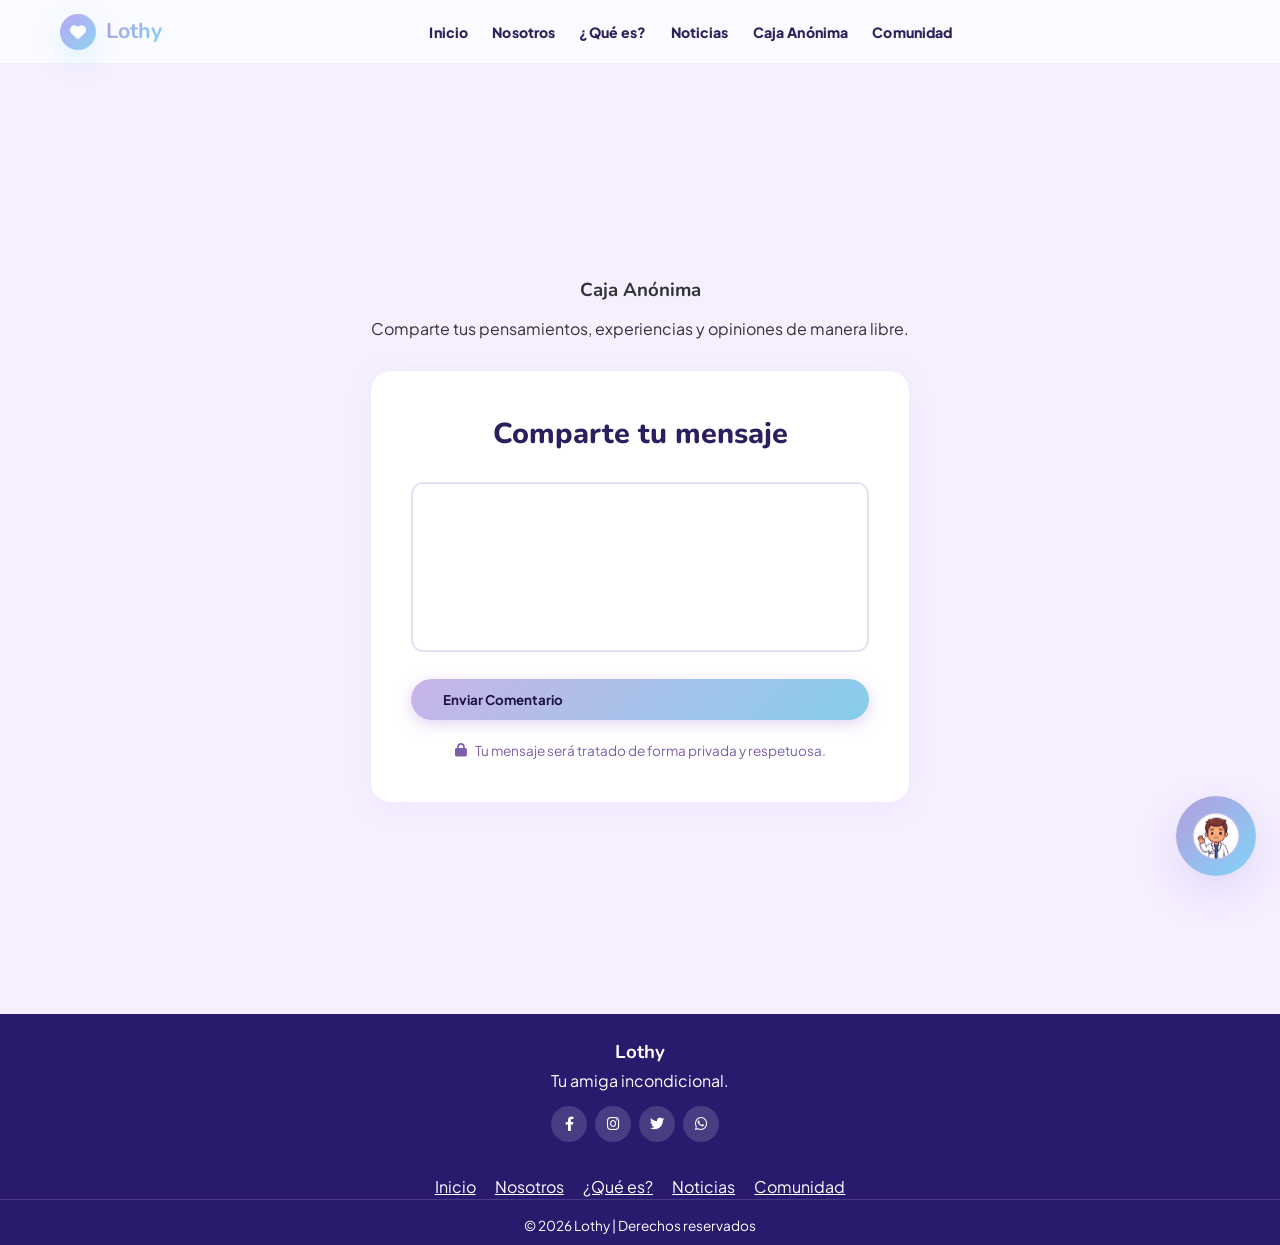
==== pages/caja-anonima.html @ d7d641b2 "first commit" ====
﻿<!DOCTYPE html>
<html lang="es">
<head>
    <meta charset="UTF-8">
    <meta name="viewport" content="width=device-width, initial-scale=1.0">
    <title>Caja Anónima - Lothy</title>
    
    <link rel="preconnect" href="https://fonts.googleapis.com">
    <link rel="preconnect" href="https://fonts.gstatic.com" crossorigin>
    <link href="https://fonts.googleapis.com/css2?family=Quicksand:wght@300;400;500;600;700;800;900&display=swap" rel="stylesheet">
    <link rel="stylesheet" href="https://cdnjs.cloudflare.com/ajax/libs/font-awesome/6.0.0-beta3/css/all.min.css">
    <link rel="stylesheet" href="https://cdnjs.cloudflare.com/ajax/libs/animate.css/4.1.1/animate.min.css"/>
    <link rel="stylesheet" href="../css/style.css">
    <link rel="stylesheet" href="../css/header-footer.css">
    <link rel="stylesheet" href="../css/pages-additional.css">
    <script src="../js/header.js" defer></script>
</head>
<body>

    <header id="main-header">
        <lothy-header></lothy-header>
    </header>

    <main id="main-content">
        <section class="caja-anonima-section">
            <div class="container">               

                <section class="caja-anonima-section">

                    <div class="container">

                        <div class="caja-content">

                            <div class="page-header">
                                <h1>Caja Anónima</h1>
                                <p class="subtitle">
                                    Comparte tus pensamientos, experiencias y opiniones de manera libre.
                                </p>
                            </div>


                            <div class="form-box">

                                <h2>Comparte tu mensaje</h2>


                                <form id="anonymous-form">

                                    <textarea 
                                        placeholder="Escribe aquí lo que quieras compartir. Puedes expresar tus ideas, experiencias, dudas o sentimientos."
                                        required>
                                    </textarea>


                                    <button type="submit" class="btn btn-primary">
                                        Enviar Comentario
                                    </button>


                                </form>


                                <p class="form-note">
                                    <i class="fas fa-lock"></i>
                                    Tu mensaje será tratado de forma privada y respetuosa.
                                </p>


                            </div>


                        </div>

                    </div>

                </section>
               
            </div>
        </section>
    </main>
    <lothy-footer></lothy-footer>

    <!-- BOTÓN FLOTANTE REUTILIZABLE -->
    <lothy-floating-button></lothy-floating-button>

    <script src="../js/footer.js"></script>
    <script src="../js/header.js"></script>
    <script src="../js/floating-button.js"></script>
</body>
</html>
---- css/style.css ----
﻿@import url('https://fonts.googleapis.com/css2?family=Nunito:wght@600;700;800;900&family=Plus+Jakarta+Sans:wght@400;500;600;700;800&display=swap');

/* Reset y Variables */
* {
    margin: 0;
    padding: 0;
    box-sizing: border-box;
}

:root {
    --lila: #B39DDB;
    --lila-claro: #D1C4E9;
    --celeste: #81D4FA;
    --celeste-claro: #B3E5FC;
    --blanco: #FFFFFF;
    --gris-claro: #F5F5F5;
    --gris: #9E9E9E;
    --texto: #333333;
    --sombra: 0 4px 6px rgba(0, 0, 0, 0.1);
    --border-radius: 16px;
    --transition: all 0.25s ease;
    --font-body: 'Plus Jakarta Sans', 'Quicksand', sans-serif;
    --font-display: 'Nunito', 'Plus Jakarta Sans', sans-serif;
}

html {
    scroll-behavior: smooth;
}

body {
    font-family: var(--font-body);
    background-color: var(--blanco);
    color: var(--texto);
    line-height: 1.6;
    overflow-x: hidden;
    padding-top: 0;
    text-rendering: optimizeLegibility;
    -webkit-font-smoothing: antialiased;
}

body,
button,
input,
textarea,
select {
    font-family: var(--font-body);
}

h1,
h2,
h3,
h4,
.logo-text,
.stat-number,
.stat-number-large {
    font-family: var(--font-display) !important;
    letter-spacing: 0;
}

.container {
    max-width: 1200px;
    margin: 0 auto;
    padding: 0 20px;
}

/* Page Sections */
.page-section {
    display: none;
    padding: 60px 0;
    animation: fadeIn 0.5s ease;
}

.page-section.active {
    display: block;
}

@keyframes fadeIn {
    from { opacity: 0; transform: translateY(20px); }
    to { opacity: 1; transform: translateY(0); }
}

/* Buttons */
.btn {
    display: inline-flex;
    align-items: center;
    gap: 8px;
    padding: 14px 32px;
    border-radius: 50px;
    text-decoration: none;
    font-weight: 700;
    line-height: 1;
    border: none;
    cursor: pointer;
    transition: var(--transition);
    font-family: var(--font-body);
    position: relative;
    overflow: hidden;
    transform: translateY(0) scale(1);
    user-select: none;
    will-change: transform, box-shadow;
}

.btn::after,
.doctor-btn::after,
.lang-btn::after,
.menu-toggle::after {
    content: '';
    position: absolute;
    inset: 50%;
    width: 0;
    height: 0;
    border-radius: 999px;
    background: rgba(255, 255, 255, 0.45);
    transform: translate(-50%, -50%);
    transition: width 0.35s ease, height 0.35s ease, opacity 0.35s ease;
    opacity: 0;
    pointer-events: none;
}

.btn:hover {
    transform: translateY(-3px) scale(1.01);
}

.btn:active,
.doctor-btn:active,
.lang-btn:active,
.menu-toggle:active,
.social-links a:active,
.contacto-social a:active {
    transform: translateY(1px) scale(0.96);
}

.btn:active::after,
.doctor-btn:active::after,
.lang-btn:active::after,
.menu-toggle:active::after {
    width: 220px;
    height: 220px;
    opacity: 1;
    transition: 0s;
}

.btn:focus-visible,
.doctor-btn:focus-visible,
.lang-btn:focus-visible,
.menu-toggle:focus-visible,
a:focus-visible,
input:focus-visible,
textarea:focus-visible {
    outline: 3px solid rgba(129, 212, 250, 0.5);
    outline-offset: 3px;
}

.btn-primary {
    background: linear-gradient(135deg, #c8b4e8 0%, #87ceeb 100%);
    color: #1e1040;
    box-shadow: 0 4px 16px rgba(155, 110, 219, 0.3);
}

.btn-primary:hover {
    box-shadow: 0 8px 24px rgba(155, 110, 219, 0.4);
}

.btn-small {
    padding: 11px 20px;
    font-size: 0.84rem;
    font-weight: 800;
    background: rgba(200, 180, 232, 0.16);
    color: #2d1f5e;
    border: 1px solid rgba(179, 157, 219, 0.34);
    box-shadow: 0 8px 18px rgba(155, 110, 219, 0.1);
}

.btn-small:hover {
    background: linear-gradient(135deg, #c8b4e8 0%, #87ceeb 100%);
    color: #1e1040;
    box-shadow: 0 12px 24px rgba(155, 110, 219, 0.24);
}

label,
.modal-content label {
    display: block;
    font-size: 0.82rem;
    font-weight: 800;
    letter-spacing: 0.01em;
    color: #2d1f5e;
    margin-bottom: 8px;
}

input,
textarea,
select {
    color: #241a48;
    background: #ffffff;
    transition: border-color 0.25s ease, box-shadow 0.25s ease, transform 0.25s ease;
}

input::placeholder,
textarea::placeholder {
    color: #8f7ab6;
    opacity: 0.85;
}

input:hover,
textarea:hover,
select:hover {
    border-color: rgba(179, 157, 219, 0.75);
}

input:focus,
textarea:focus,
select:focus {
    border-color: #9d8ce3;
    box-shadow: 0 0 0 4px rgba(129, 212, 250, 0.16);
    outline: none;
}

/* Image Placeholder */
.image-placeholder {
    background: linear-gradient(135deg, var(--lila-claro), var(--celeste-claro));
    border-radius: var(--border-radius);
    padding: 40px;
    text-align: center;
    min-height: 250px;
    display: flex;
    flex-direction: column;
    justify-content: center;
    align-items: center;
    color: var(--gris);
}

.image-placeholder i {
    font-size: 4rem;
    margin-bottom: 15px;
    color: var(--lila);
}

/* Otros estilos de secciones existentes */
.nosotros-section,
.recursos-section,
.noticias-section,
.caja-anonima-section,
.contacto-section {
    padding: 80px 0;
}

.nosotros-section {
    background: white;
}

.recursos-section {
    background: #f9f5ff;
}

.noticias-section {
    background: white;
}

.caja-anonima-section {
    background: #f5efff;
}

.contacto-section {
    background: white;
}

/* Nosotros Grid */
.nosotros-grid {
    display: grid;
    grid-template-columns: 1fr 1fr;
    gap: 60px;
    align-items: center;
}

.nosotros-text p {
    font-size: 1.05rem;
    line-height: 1.8;
    color: #555;
    margin-bottom: 20px;
}

.nosotros-values {
    display: flex;
    gap: 24px;
    flex-wrap: wrap;
    margin-top: 24px;
}

.value-item {
    display: flex;
    align-items: center;
    gap: 8px;
    font-weight: 600;
    color: #2d1f5e;
}

.value-item i {
    font-size: 1.2rem;
}

/* Recursos Grid */
.recursos-grid {
    display: grid;
    grid-template-columns: repeat(auto-fit, minmax(240px, 1fr));
    gap: 30px;
}

.recurso-card {
    background: white;
    padding: 32px 24px;
    border-radius: 16px;
    text-align: center;
    box-shadow: 0 2px 16px rgba(200, 180, 232, 0.12);
    transition: var(--transition);
    border: 1px solid rgba(200, 180, 232, 0.1);
}

.recurso-card:hover {
    transform: translateY(-6px);
    box-shadow: 0 8px 32px rgba(200, 180, 232, 0.2);
}

.recurso-icon {
    font-size: 3rem;
    display: block;
    margin-bottom: 16px;
}

.recurso-card h3 {
    font-family: var(--font-display);
    font-size: 1.1rem;
    font-weight: 800;
    color: #2d1f5e;
    margin: 0 0 8px;
}

.recurso-card p {
    font-size: 0.9rem;
    color: #7b5fab;
    margin: 0 0 16px;
}

.recurso-link {
    color: #9b6edb;
    font-weight: 700;
    text-decoration: none;
    transition: var(--transition);
}

.recurso-link:hover {
    color: #7b5fab;
}

/* Noticias Grid */
.noticias-grid {
    display: grid;
    grid-template-columns: repeat(auto-fit, minmax(300px, 1fr));
    gap: 30px;
}

.noticia-card {
    background: white;
    border-radius: 16px;
    overflow: hidden;
    box-shadow: 0 2px 16px rgba(200, 180, 232, 0.12);
    transition: var(--transition);
}

.noticia-card:hover {
    transform: translateY(-6px);
    box-shadow: 0 8px 32px rgba(200, 180, 232, 0.2);
}

.noticia-image .image-placeholder {
    min-height: 200px;
    border-radius: 0;
    padding: 30px;
}

.noticia-content {
    padding: 24px;
}

.noticia-date {
    font-size: 0.8rem;
    color: #9b6edb;
    font-weight: 600;
    display: block;
    margin-bottom: 8px;
}

.noticia-content h3 {
    font-family: var(--font-display);
    font-size: 1.1rem;
    font-weight: 800;
    color: #2d1f5e;
    margin: 0 0 8px;
}

.noticia-content p {
    font-size: 0.9rem;
    color: #7b5fab;
    margin: 0 0 16px;
}

.noticia-link {
    color: #9b6edb;
    font-weight: 700;
    text-decoration: none;
    transition: var(--transition);
}

.noticia-link:hover {
    color: #7b5fab;
}

/* Caja AnÃ³nima */
.anonima-grid {
    display: grid;
    grid-template-columns: 1fr 1fr;
    gap: 40px;
}

.anonima-form {
    background: white;
    padding: 32px;
    border-radius: 16px;
    box-shadow: 0 2px 16px rgba(200, 180, 232, 0.12);
}

.anonima-form h3 {
    font-family: var(--font-display);
    font-size: 1.2rem;
    font-weight: 800;
    color: #2d1f5e;
    margin-bottom: 16px;
}

.anonima-form textarea {
    width: 100%;
    min-height: 120px;
    padding: 16px;
    border: 2px solid #e8e0f0;
    border-radius: 12px;
    font-family: var(--font-body);
    font-size: 0.95rem;
    resize: vertical;
    transition: var(--transition);
}

.anonima-form textarea:focus {
    border-color: #c8b4e8;
    outline: none;
    box-shadow: 0 0 0 4px rgba(200, 180, 232, 0.1);
}

.anonima-form button {
    margin-top: 16px;
    width: 100%;
}

.anonima-note {
    font-size: 0.85rem;
    color: #7b5fab;
    margin-top: 12px;
    text-align: center;
}

.anonima-messages h3 {
    font-family: var(--font-display);
    font-size: 1.2rem;
    font-weight: 800;
    color: #2d1f5e;
    margin-bottom: 16px;
}

.message-card {
    background: white;
    padding: 16px 20px;
    border-radius: 12px;
    margin-bottom: 12px;
    box-shadow: 0 2px 8px rgba(200, 180, 232, 0.1);
    border-left: 4px solid #c8b4e8;
}

.message-card p {
    font-size: 0.95rem;
    color: #333;
    margin: 0 0 4px;
}

.message-date {
    font-size: 0.75rem;
    color: #999;
}

/* Contacto */
.contacto-grid {
    display: grid;
    grid-template-columns: 1fr 1fr;
    gap: 60px;
}

.contacto-info h3 {
    font-family: var(--font-display);
    font-size: 1.4rem;
    font-weight: 800;
    color: #2d1f5e;
    margin-bottom: 12px;
}

.contacto-info p {
    color: #7b5fab;
    margin-bottom: 24px;
}

.contacto-lista {
    list-style: none;
    padding: 0;
}

.contacto-lista li {
    display: flex;
    align-items: flex-start;
    gap: 16px;
    padding: 12px 0;
    border-bottom: 1px solid #f0ebf5;
}

.contacto-lista li i {
    font-size: 1.2rem;
    color: #9b6edb;
    width: 24px;
    margin-top: 4px;
}

.contacto-lista li div {
    display: flex;
    flex-direction: column;
}

.contacto-lista li strong {
    font-size: 0.85rem;
    color: #2d1f5e;
}

.contacto-lista li span {
    color: #7b5fab;
}

.contacto-social {
    display: flex;
    gap: 16px;
    margin-top: 24px;
}

.contacto-social a {
    width: 44px;
    height: 44px;
    border-radius: 50%;
    background: #f5efff;
    display: flex;
    align-items: center;
    justify-content: center;
    color: #9b6edb;
    text-decoration: none;
    transition: var(--transition);
}

.contacto-social a:hover {
    background: #9b6edb;
    color: white;
    transform: translateY(-3px);
}

.contacto-form-wrapper {
    background: white;
    padding: 32px;
    border-radius: 16px;
    box-shadow: 0 2px 16px rgba(200, 180, 232, 0.12);
}

.contacto-form .form-group {
    margin-bottom: 16px;
}

.contacto-form input,
.contacto-form textarea {
    width: 100%;
    padding: 14px 16px;
    border: 2px solid #e8e0f0;
    border-radius: 12px;
    font-family: var(--font-body);
    font-size: 0.95rem;
    transition: var(--transition);
}

.contacto-form input:focus,
.contacto-form textarea:focus {
    border-color: #c8b4e8;
    outline: none;
    box-shadow: 0 0 0 4px rgba(200, 180, 232, 0.1);
}

.contacto-form textarea {
    min-height: 120px;
    resize: vertical;
}

.contacto-form button {
    width: 100%;
    justify-content: center;
}

/* Responsive */
@media (max-width: 1024px) {
    .nosotros-grid,
    .contacto-grid {
        grid-template-columns: 1fr;
    }
    
    .anonima-grid {
        grid-template-columns: 1fr;
    }
}

@media (max-width: 768px) {
    .page-section {
        padding: 40px 0;
    }
    
    .nosotros-section,
    .recursos-section,
    .noticias-section,
    .caja-anonima-section,
    .contacto-section {
        padding: 40px 0;
    }
    
    .noticias-grid {
        grid-template-columns: 1fr;
    }
    
    .recursos-grid {
        grid-template-columns: 1fr 1fr;
    }
    
    .contacto-form-wrapper {
        padding: 20px;
    }
    
    .anonima-form {
        padding: 20px;
    }
}

/* Floating Doctor Button */
#floating-doctor {
    position: fixed;
    right: 24px;
    bottom: 24px;
    z-index: 1100;
}

.doctor-btn {
    display: inline-flex;
    align-items: center;
    justify-content: center;
    gap: 0;
    border: none;
    border-radius: 999px;
    padding: 12px;
    background: linear-gradient(135deg, var(--lila), var(--celeste));
    color: var(--blanco);
    font-weight: 800;
    box-shadow: 0 16px 40px rgba(155, 110, 219, 0.18);
    cursor: pointer;
    transition: transform 0.2s ease, box-shadow 0.2s ease;
    position: relative;
    overflow: visible;
}

.doctor-btn:hover {
    transform: translateY(-2px);
    box-shadow: 0 20px 48px rgba(155, 110, 219, 0.25);
}

.doctor-btn::after {
    content: 'Contactame';
    position: absolute;
    bottom: -40px;
    left: 50%;
    transform: translateX(-50%);
    background: rgba(45, 31, 94, 0.95);
    color: white;
    padding: 8px 14px;
    border-radius: 6px;
    font-size: 0.85rem;
    font-weight: 700;
    white-space: nowrap;
    pointer-events: none;
    opacity: 0;
    transition: opacity 0.3s ease;
    z-index: 1200;
}

.doctor-btn:hover::after {
    opacity: 1;
}

.floating-icon {
    width: 56px;
    height: 56px;
    object-fit: contain;
    display: block;
}

.modal {
    display: none;
    position: fixed;
    inset: 0;
    background: rgba(0, 0, 0, 0.55);
    justify-content: center;
    align-items: center;
    z-index: 1200;
    padding: 20px;
    opacity: 0;
    transition: opacity 0.22s ease;
}

.modal.is-open {
    opacity: 1;
}

.modal-content {
    width: min(540px, 100%);
    background: var(--blanco);
    border-radius: 24px;
    padding: 32px;
    box-shadow: 0 24px 80px rgba(0, 0, 0, 0.18);
    position: relative;
    transform: translateY(14px) scale(0.98);
    animation: modalIn 0.24s ease forwards;
}

.close-modal {
    position: absolute;
    top: 18px;
    right: 18px;
    font-size: 1.8rem;
    color: #555;
    cursor: pointer;
}

.modal-content h2 {
    margin-bottom: 16px;
    color: #2d1f5e;
}

.modal-content .form-group {
    margin-bottom: 18px;
}

.modal-content label {
    color: #3a2a62;
}

.modal-content input {
    width: 100%;
    padding: 14px 16px;
    border-radius: 14px;
    border: 1px solid #e8e0f0;
    font-size: 1rem;
}

@keyframes modalIn {
    to {
        transform: translateY(0) scale(1);
    }
}

.modal-info {
    margin-top: 16px;
    color: #7b5fab;
    font-size: 0.95rem;
}

@media (max-width: 768px) {
    #floating-doctor {
        right: 16px;
        bottom: 16px;
    }

    .modal-content {
        padding: 24px;
    }
}

@media (max-width: 480px) {
    .recursos-grid {
        grid-template-columns: 1fr;
    }
}

/* ==========================================
   ABOUT PREVIEW
========================================== */

.about-preview {
    padding: 100px 0;
}

.about-preview-grid {
    display: grid;
    grid-template-columns: 1fr 1fr;
    gap: 60px;
    align-items: center;
}

.about-preview-image img {
    width: 100%;
    max-width: 450px;
    display: block;
    margin: auto;
}

.section-kicker {
    display: inline-block;
    margin-bottom: 12px;
    font-size: .95rem;
    font-weight: 700;
    color: #7c6cff;
    text-transform: uppercase;
    letter-spacing: 1px;
}

.about-preview-content h2 {
    font-size: 2.5rem;
    margin-bottom: 20px;
    line-height: 1.2;
}

.about-preview-content p {
    margin-bottom: 18px;
    color: #666;
    line-height: 1.8;
}

/* ==========================================
   FEATURES
========================================== */

.features-section {
    padding: 100px 0;
    background: #fafafa;
}

.section-header {
    text-align: center;
    margin-bottom: 60px;
}

.section-header h2 {
    font-size: 2.5rem;
    margin-top: 10px;
}

.features-grid {
    display: grid;
    grid-template-columns: repeat(auto-fit, minmax(250px,1fr));
    gap: 25px;
}

.feature-card {
    background: white;
    padding: 35px;
    border-radius: 24px;
    text-align: center;
    box-shadow: 0 10px 30px rgba(0,0,0,.06);
    transition: .3s ease;
}

.feature-card:hover {
    transform: translateY(-8px);
}

.feature-card i {
    font-size: 2.3rem;
    color: #7c6cff;
    margin-bottom: 20px;
}

.feature-card h3 {
    margin-bottom: 12px;
    font-size: 1.2rem;
}

.feature-card p {
    color: #666;
    line-height: 1.7;
}

/* ==========================================
   MENSAJE EMOCIONAL
========================================== */

.message-section {
    padding: 100px 0;
}

.message-card {
    max-width: 900px;
    margin: auto;
    padding: 60px;
    text-align: center;
    border-radius: 30px;
    background: linear-gradient(
        135deg,
        #7c6cff,
        #9f94ff
    );
    color: white;
}

.message-card h2 {
    font-size: 2.4rem;
    margin-bottom: 20px;
}

.message-card p {
    font-size: 1.1rem;
    line-height: 1.8;
    opacity: .95;
}

/* ==========================================
   CTA FINAL
========================================== */

.cta-home {
    padding: 100px 0;
    text-align: center;
}

.cta-home h2 {
    font-size: 2.7rem;
    margin-bottom: 20px;
}

.cta-home p {
    max-width: 650px;
    margin: auto;
    margin-bottom: 35px;
    color: #666;
    line-height: 1.8;
}

.cta-buttons {
    display: flex;
    justify-content: center;
    gap: 15px;
    flex-wrap: wrap;
}

/* ==========================================
   RESPONSIVE
========================================== */

@media (max-width: 900px) {

    .about-preview-grid {
        grid-template-columns: 1fr;
        text-align: center;
    }

    .about-preview-content h2,
    .section-header h2,
    .message-card h2,
    .cta-home h2 {
        font-size: 2rem;
    }

    .message-card {
        padding: 40px 25px;
    }
}

@media (max-width: 600px) {

    .about-preview,
    .features-section,
    .message-section,
    .cta-home {
        padding: 70px 0;
    }

    .about-preview-content h2,
    .section-header h2,
    .message-card h2,
    .cta-home h2 {
        font-size: 1.8rem;
    }

    .feature-card {
        padding: 25px;
    }
}

.caja-single {
    display: flex;
    justify-content: center;
    align-items: center;
    width: 100%;
}


.caja-single .form-column {
    width: 100%;
    max-width: 650px;
}


.caja-single .form-box {
    width: 100%;
    text-align: center;
}


.caja-single textarea {
    width: 100%;
    min-height: 180px;
    resize: vertical;
}
---- css/header-footer.css ----
﻿/* HEADER (Hide on scroll - NO fixed) */
#main-header {
    position: sticky;
    top: 0;
    left: 0;
    width: 100%;
    background: rgba(249, 250, 255, 0.78);
    backdrop-filter: blur(18px);
    box-shadow: none;
    z-index: 1000;
    transition: transform 0.28s ease, box-shadow 0.28s ease, background 0.28s ease, height 0.28s ease;
    height: 64px;
    border-bottom: 1px solid rgba(179, 157, 219, 0.12);
}

#main-header.scrolled {
    height: 58px;
    background: rgba(255, 255, 255, 0.9);
    box-shadow: 0 12px 32px rgba(45, 31, 94, 0.08);
}

.header-container {
    display: flex;
    justify-content: space-between;
    align-items: center;
    height: 100%;
}

.logo a {
    display: flex;
    align-items: center;
    gap: 10px;
    text-decoration: none;
    color: var(--texto);
}

.logo-icon {
    width: 36px;
    height: 36px;
    display: inline-flex;
    align-items: center;
    justify-content: center;
    border-radius: 50%;
    font-size: 1rem;
    color: var(--lila);
    background: linear-gradient(135deg, #b7a7f2, #8fd4f3);
    color: var(--blanco);
    box-shadow: 0 10px 24px rgba(129, 212, 250, 0.22);
    animation: pulse 2.4s infinite;
}

@keyframes pulse {
    0% { transform: scale(1); }
    50% { transform: scale(1.1); }
    100% { transform: scale(1); }
}

.logo-text {
    font-size: 1.35rem;
    font-weight: 700;
    background: linear-gradient(135deg, var(--lila), var(--celeste));
    -webkit-background-clip: text;
    -webkit-text-fill-color: transparent;
}

.logo small {
    font-size: 0.7rem;
    display: block;
    -webkit-text-fill-color: var(--gris);
    display: none;
}

/* Navegación */
#main-nav ul {
    display: flex;
    list-style: none;
    gap: 24px;
}

#main-nav a {
    text-decoration: none;
    color: #2d245c;
    font-size: 0.88rem;
    font-weight: 800;
    letter-spacing: 0.01em;
    transition: var(--transition);
    position: relative;
    padding: 8px 0;
}

#main-nav a::after {
    content: '';
    position: absolute;
    bottom: -5px;
    left: 0;
    width: 0;
    height: 2px;
    background: linear-gradient(90deg, var(--lila), var(--celeste));
    transition: var(--transition);
}

#main-nav a:hover::after,
#main-nav a.active::after {
    width: 100%;
}

/* Selector de Idioma */
.language-selector {
    display: flex;
    gap: 5px;
}

.lang-btn {
    background: none;
    border: 1px solid var(--gris);
    padding: 5px 10px;
    border-radius: 4px;
    cursor: pointer;
    font-weight: 600;
    transition: var(--transition);
    position: relative;
    overflow: hidden;
}

.lang-btn.active {
    background: var(--lila);
    color: var(--blanco);
    border-color: var(--lila);
}

/* Menú Hamburguesa */
.menu-toggle {
    display: none;
    width: 40px;
    height: 40px;
    background: rgba(200, 180, 232, 0.14);
    border: 1px solid rgba(179, 157, 219, 0.28);
    border-radius: 50%;
    font-size: 1.1rem;
    cursor: pointer;
    color: #2d245c;
    position: relative;
    overflow: hidden;
    transition: var(--transition);
}

.menu-toggle:hover {
    background: rgba(200, 180, 232, 0.22);
}

/* FOOTER */

#main-footer h3,
#main-footer h4,
#main-footer p,
#main-footer a {
    color: var(--blanco);
}

#main-footer a:hover {
    color: var(--celeste-claro);
}


.footer-separator {
    width: 100%;
    height: 3px;
    background: linear-gradient(90deg, #B39DDB 0%, #81D4FA 50%, #B39DDB 100%);
    margin-bottom: 40px;
}



.footer-section {
    padding-right: 20px;
}

.footer-section h3,
.footer-section h4 {
    color: #2d1f5e;
    margin-bottom: 10px;
    font-weight: 800;
    font-family: var(--font-display);
}

.footer-section p {
    color: #7b5fab;
    font-size: 0.9rem;
}

.footer-section ul {
    list-style: none;
    padding: 0;
}

.footer-section ul li {
    margin-bottom: 8px;
    color: #7b5fab;
    font-size: 0.9rem;
}

.footer-section a {
    color: #7b5fab;
    text-decoration: none;
    transition: all 0.3s ease;
    font-weight: 500;
}

.footer-section a:hover {
    color: #9b6edb;
    transform: translateX(4px);
}

.social-links {
    display: flex;
    gap: 8px;
    margin-top: 12px;
}

.social-links a {
    display: inline-flex;
    align-items: center;
    justify-content: center;
    width: 36px;
    height: 36px;
    background: linear-gradient(135deg, #c8b4e8 0%, #87ceeb 100%);
    border-radius: 50%;
    color: #ffffff;
    text-decoration: none;
    transition: all 0.3s ease;
    font-size: 0.9rem;
    will-change: transform;
}

.social-links a:hover {
    transform: translateY(-4px);
    box-shadow: 0 8px 20px rgba(155, 110, 219, 0.3);
}

.footer-bottom {
    border-top: 1px solid rgba(200, 180, 232, 0.2);
    padding-top: 15px;
    text-align: center;
    color: #9E9E9E;
    font-size: 0.85rem;
}

/* Responsive */
@media (max-width: 768px) {
            .menu-toggle {
                display: block;
            }
            
            #main-nav {
                display: none;
                position: absolute;
                top: 64px;
                left: 0;
                width: 100%;
                background: var(--blanco);
                box-shadow: var(--sombra);
                padding: 20px;
            }
            
            #main-nav.open {
                display: block;
            }
            
            #main-nav ul {
                flex-direction: column;
                gap: 15px;
            }
            
            
            
            .social-links {
                justify-content: center;
            }

            

        .footer-brand p {
            margin: 0.5rem 0 1rem;
        }



        .footer-links a {
            text-decoration: none;
        }

        .footer-bottom {
            text-align: center;
            padding: 1rem 0;
            font-size: 0.9rem;
        }

        .footer-brand h3,
        .footer-section h3,
        .footer-section h4 {
            margin: 0 0 8px;
        }

        .footer-brand p,
        .footer-section p {
            margin: 0 0 12px;
        }

        .social-links a {
            background: rgba(255, 255, 255, 0.15);
            color: white;
        }
        .social-links a:hover {
            background: var(--celeste);
            transform: translateY(-2px);
        }

}

#main-footer {
    background: rgb(42, 26, 110);
    color: white;
    text-align: center;
    padding: 1.5rem 0 0.5rem;
}

.footer-content {
    display: flex;
    flex-direction: column;
    align-items: center;
    gap: 1rem;
}

.footer-links {
    display: flex;
    justify-content: center;
    gap: 1.2rem;
    flex-wrap: wrap;
    margin-top: 1rem;
}

.social-links a {
            background: rgba(255, 255, 255, 0.15);
            color: white;
        }

        .social-links a:hover {
            background: var(--celeste);
            transform: translateY(-2px);
        }
---- css/pages-additional.css ----
﻿/* ESTILOS ADICIONALES PARA PÃGINAS */

/* Contacto Page */
.contacto-section {
    padding: 100px 0;
}

.contacto-grid {
    display: grid;
    grid-template-columns: 1fr 1fr;
    gap: 80px;
    align-items: start;
}

.contacto-info h2 {
    font-size: 2.2rem;
    font-weight: 800;
    color: #2d1f5e;
    margin-bottom: 24px;
    font-family: var(--font-body);
}

.contacto-info p {
    font-size: 1rem;
    color: #7b5fab;
    margin-bottom: 40px;
    font-family: var(--font-body);
}

.info-group {
    margin-bottom: 60px;
}

.info-item {
    display: flex;
    gap: 20px;
    margin-bottom: 28px;
    padding-bottom: 28px;
    border-bottom: 1px solid rgba(200, 180, 232, 0.2);
}

.info-item i {
    font-size: 2rem;
    color: #9b6edb;
    min-width: 30px;
}

.info-item strong {
    display: block;
    font-size: 0.95rem;
    color: #2d1f5e;
    font-weight: 800;
    font-family: var(--font-body);
}

.info-item p {
    font-size: 0.9rem;
    color: #7b5fab;
    margin: 4px 0 0 0;
}

.social-section h3 {
    font-size: 1.2rem;
    font-weight: 800;
    color: #2d1f5e;
    margin-bottom: 16px;
    font-family: var(--font-body);
}

.contacto-form-wrapper {
    background: white;
    padding: 48px;
    border-radius: 16px;
    box-shadow: 0 4px 24px rgba(200, 180, 232, 0.1);
}

.contacto-form-wrapper h2 {
    font-size: 1.8rem;
    font-weight: 800;
    color: #2d1f5e;
    margin-bottom: 32px;
    font-family: var(--font-body);
}

.form-group {
    margin-bottom: 24px;
}

.form-group input,
.form-group textarea {
    width: 100%;
    padding: 16px;
    border: 2px solid #e8e0f0;
    border-radius: 12px;
    font-family: var(--font-body);
    font-size: 0.95rem;
    transition: all 0.3s ease;
}

.form-group input:focus,
.form-group textarea:focus {
    border-color: #c8b4e8;
    outline: none;
    box-shadow: 0 0 0 4px rgba(200, 180, 232, 0.1);
}

.form-group textarea {
    min-height: 120px;
    resize: vertical;
}

.form-note {
    font-size: 0.85rem;
    color: #7b5fab;
    text-align: center;
    margin-top: 16px;
    font-family: var(--font-body);
}

/* Recursos Page */
.recursos-section {
    padding: 100px 0;
}

.recursos-grid {
    display: grid;
    grid-template-columns: repeat(auto-fit, minmax(280px, 1fr));
    gap: 32px;
}

.recurso-card {
    background: white;
    padding: 40px 32px;
    border-radius: 16px;
    text-align: center;
    box-shadow: 0 4px 16px rgba(200, 180, 232, 0.1);
    transition: all 0.3s ease;
    border-top: 4px solid #B39DDB;
}

.recurso-card:hover {
    transform: translateY(-8px);
    box-shadow: 0 12px 32px rgba(200, 180, 232, 0.2);
}

.recurso-icon {
    font-size: 3.5rem;
    color: #9b6edb;
    margin-bottom: 20px;
}

.recurso-card h3 {
    font-size: 1.3rem;
    font-weight: 800;
    color: #2d1f5e;
    margin-bottom: 12px;
    font-family: var(--font-body);
}

.recurso-card p {
    font-size: 0.95rem;
    color: #7b5fab;
    margin-bottom: 24px;
    line-height: 1.6;
    font-family: var(--font-body);
}

/* Testimonios Page */
.testimonios-section {
    padding: 100px 0;
}

.testimonios-grid {
    display: grid;
    grid-template-columns: repeat(auto-fit, minmax(300px, 1fr));
    gap: 32px;
    margin-bottom: 80px;
}

.testimonial-card {
    background: white;
    padding: 36px;
    border-radius: 16px;
    box-shadow: 0 4px 16px rgba(200, 180, 232, 0.1);
    transition: all 0.3s ease;
}

.testimonial-card:hover {
    transform: translateY(-8px);
    box-shadow: 0 12px 32px rgba(200, 180, 232, 0.2);
}

.testimonial-header {
    display: flex;
    gap: 16px;
    margin-bottom: 20px;
    align-items: flex-start;
}

.avatar {
    width: 50px;
    height: 50px;
    border-radius: 50%;
    background: linear-gradient(135deg, #c8b4e8 0%, #87ceeb 100%);
    display: flex;
    align-items: center;
    justify-content: center;
    color: white;
    font-weight: 800;
    font-size: 1.2rem;
    flex-shrink: 0;
}

.testimonial-header h3 {
    font-size: 1.1rem;
    font-weight: 800;
    color: #2d1f5e;
    margin: 0;
    font-family: var(--font-body);
}

.testimonial-header .role {
    font-size: 0.85rem;
    color: #7b5fab;
    margin: 4px 0 0 0;
    font-family: var(--font-body);
}

.testimonial-text {
    font-size: 0.95rem;
    color: #555;
    line-height: 1.7;
    margin-bottom: 20px;
    font-style: italic;
    font-family: var(--font-body);
}

.testimonial-stars {
    color: #FFD700;
    font-size: 1.2rem;
    letter-spacing: 4px;
}

.cta-section {
    text-align: center;
    padding: 80px 60px;
    background: linear-gradient(135deg, #f9f5ff 0%, #eef6fd 100%);
    border-radius: 24px;
}

.cta-section h2 {
    font-size: 2rem;
    font-weight: 800;
    color: #2d1f5e;
    margin-bottom: 16px;
    font-family: var(--font-body);
}

.cta-section p {
    font-size: 1rem;
    color: #7b5fab;
    margin-bottom: 32px;
    font-family: var(--font-body);
}

/* Noticias Page */
.noticias-section {
    padding: 100px 0;
}

.noticias-grid {
    display: grid;
    grid-template-columns: repeat(auto-fit, minmax(300px, 1fr));
    gap: 32px;
}

.noticia-card {
    background: white;
    border-radius: 16px;
    overflow: hidden;
    box-shadow: 0 4px 16px rgba(200, 180, 232, 0.1);
    transition: all 0.3s ease;
}

.noticia-card:hover {
    transform: translateY(-8px);
    box-shadow: 0 12px 32px rgba(200, 180, 232, 0.2);
}

.noticia-image {
    height: 200px;
    overflow: hidden;
}

.noticia-image .image-placeholder {
    height: 100%;
    border-radius: 0;
    padding: 30px;
    display: flex;
    flex-direction: column;
    justify-content: center;
    align-items: center;
}

.noticia-content {
    padding: 24px;
}

.noticia-date {
    font-size: 0.8rem;
    color: #9b6edb;
    font-weight: 600;
    display: block;
    margin-bottom: 8px;
    font-family: var(--font-body);
}

.noticia-content h3 {
    font-size: 1.2rem;
    font-weight: 800;
    color: #2d1f5e;
    margin: 0 0 12px;
    font-family: var(--font-body);
}

.noticia-content p {
    font-size: 0.9rem;
    color: #7b5fab;
    margin: 0 0 16px;
    font-family: var(--font-body);
}

.noticia-link {
    color: #9b6edb;
    font-weight: 700;
    text-decoration: none;
    transition: all 0.3s ease;
    display: inline-flex;
    align-items: center;
    gap: 8px;
    font-family: var(--font-body);
}

.noticia-link:hover {
    color: #7b5fab;
    gap: 12px;
}

/* Caja AnÃ³nima Page */
.caja-anonima-section {
    padding: 100px 0;
}

.caja-grid {
    display: grid;
    grid-template-columns: 1fr 1fr;
    gap: 40px;
    align-items: start;
}

.form-box {
    background: white;
    padding: 40px;
    border-radius: 16px;
    box-shadow: 0 4px 24px rgba(200, 180, 232, 0.1);
}

.form-box h2 {
    font-size: 1.8rem;
    font-weight: 800;
    color: #2d1f5e;
    margin-bottom: 24px;
    font-family: var(--font-body);
}

.form-box textarea {
    width: 100%;
    min-height: 150px;
    padding: 16px;
    border: 2px solid #e8e0f0;
    border-radius: 12px;
    font-family: var(--font-body);
    font-size: 0.95rem;
    resize: vertical;
    transition: all 0.3s ease;
}

.form-box textarea:focus {
    border-color: #c8b4e8;
    outline: none;
    box-shadow: 0 0 0 4px rgba(200, 180, 232, 0.1);
}

.form-box button {
    width: 100%;
    margin-top: 16px;
}

.form-note {
    font-size: 0.85rem;
    color: #7b5fab;
    text-align: center;
    margin-top: 16px;
    display: flex;
    align-items: center;
    justify-content: center;
    gap: 8px;
}

.messages-box {
    background: white;
    padding: 40px;
    border-radius: 16px;
    box-shadow: 0 4px 24px rgba(200, 180, 232, 0.1);
}

.messages-box h2 {
    font-size: 1.8rem;
    font-weight: 800;
    color: #2d1f5e;
    margin-bottom: 24px;
    font-family: var(--font-body);
}

.message-card {
    background: #f9f5ff;
    padding: 16px 20px;
    border-radius: 12px;
    margin-bottom: 16px;
    border-left: 4px solid #c8b4e8;
}

.message-card p {
    font-size: 0.95rem;
    color: #333;
    margin: 0 0 8px;
    font-family: var(--font-body);
}

.message-card small {
    font-size: 0.8rem;
    color: #999;
}

/* Responsive */
@media (max-width: 1024px) {
    .contacto-grid,
    .caja-grid {
        grid-template-columns: 1fr;
    }
}

@media (max-width: 768px) {
    .page-header h1 {
        font-size: 2rem;
    }
    
    .contacto-form-wrapper {
        padding: 24px;
    }
    
    .cta-section {
        padding: 40px 20px;
    }
    
    .cta-section h2 {
        font-size: 1.6rem;
    }
    
    .cta-buttons {
        flex-direction: column;
    }
    
    .testimonios-grid,
    .noticias-grid,
    .recursos-grid {
        grid-template-columns: 1fr;
    }
}

.caja-anonima-section {
    min-height: calc(100vh - 150px);
    display: flex;
    justify-content: center;
    align-items: center;
}


.caja-content {
    width: 100%;
    max-width: 750px;
    text-align: center;
}


.page-header {
    margin-bottom: 30px;
}


.page-header h1 {
    margin-bottom: 10px;
}


.subtitle {
    margin: 0;
}


.form-box {
    width: 100%;
    background: white;
    padding: 40px;
    border-radius: 20px;
    box-sizing: border-box;
}


.form-box h2 {
    margin-bottom: 25px;
}


.form-box textarea {
    width: 100%;
    height: 170px;
    padding: 15px;
    border-radius: 12px;
    resize: none;
    box-sizing: border-box;
}


.form-box button {
    width: 100%;
    margin-top: 20px;
}


.form-note {
    margin-top: 20px;
}
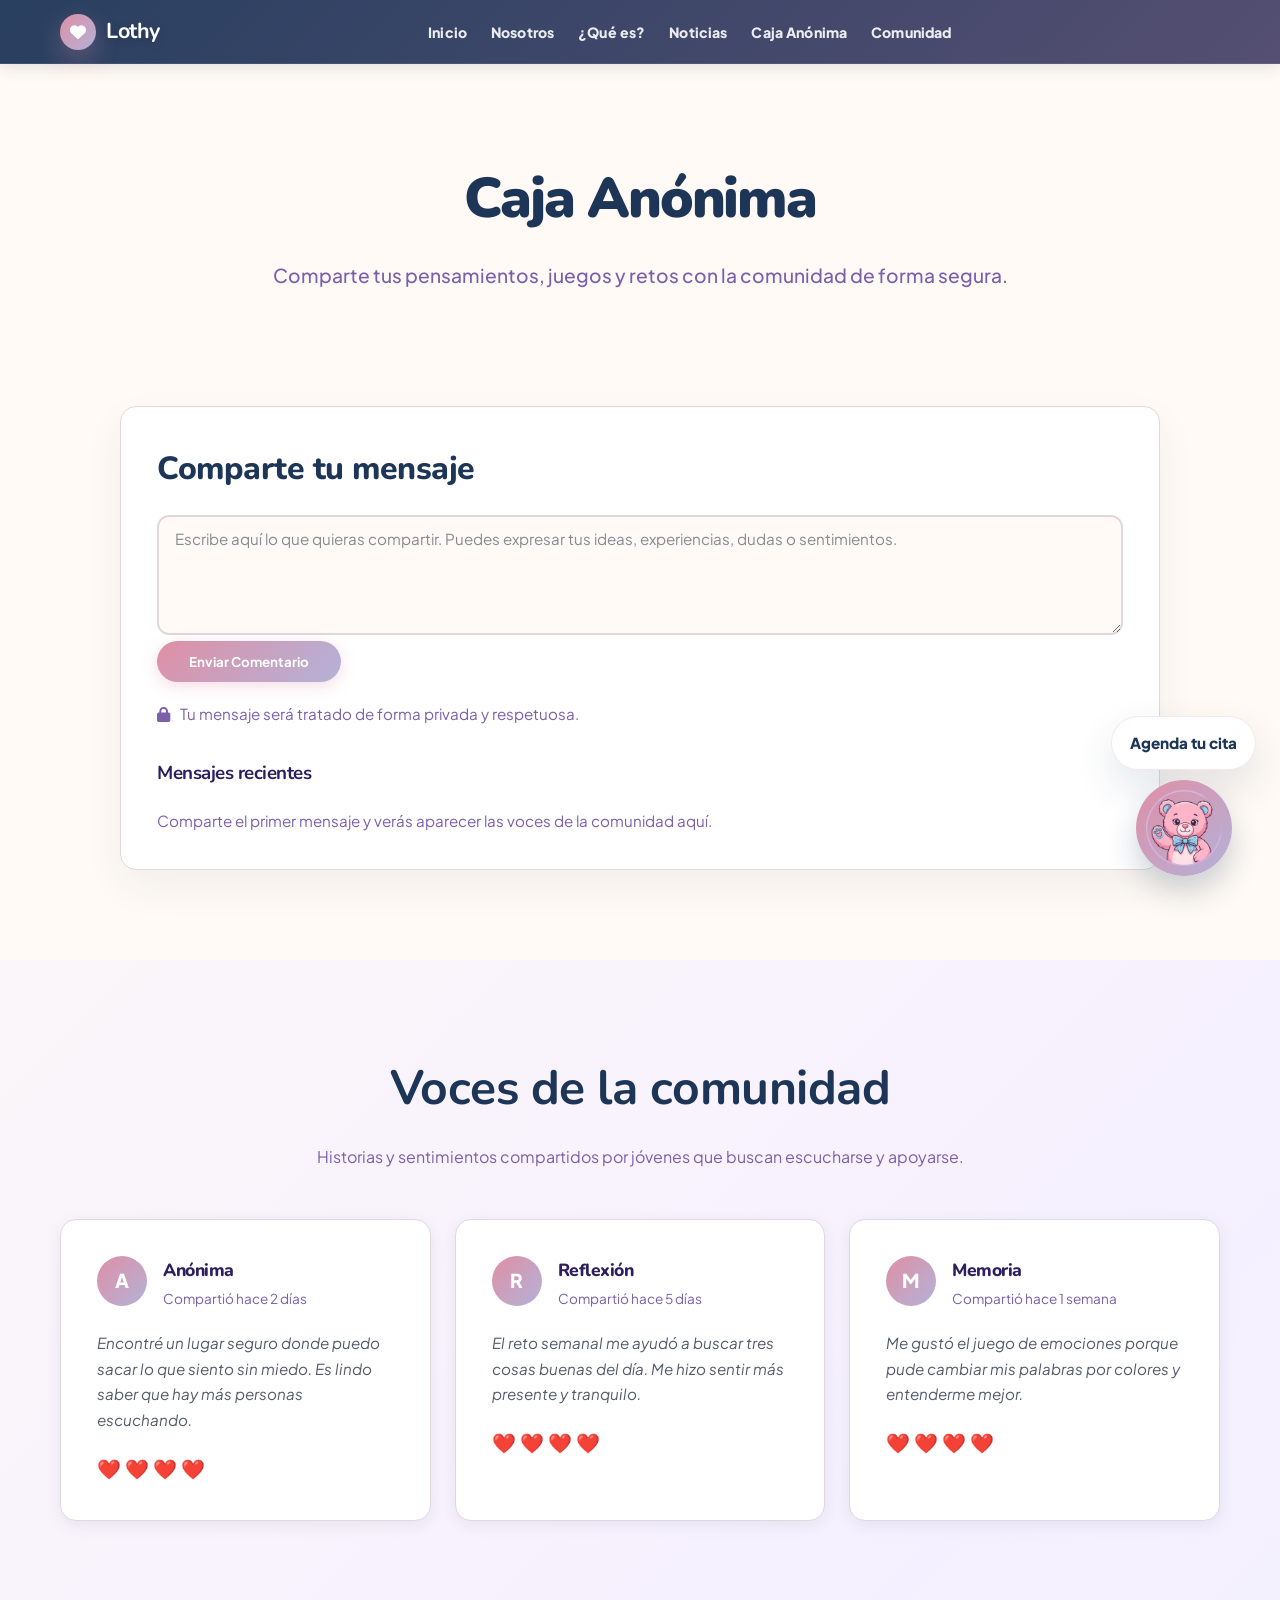
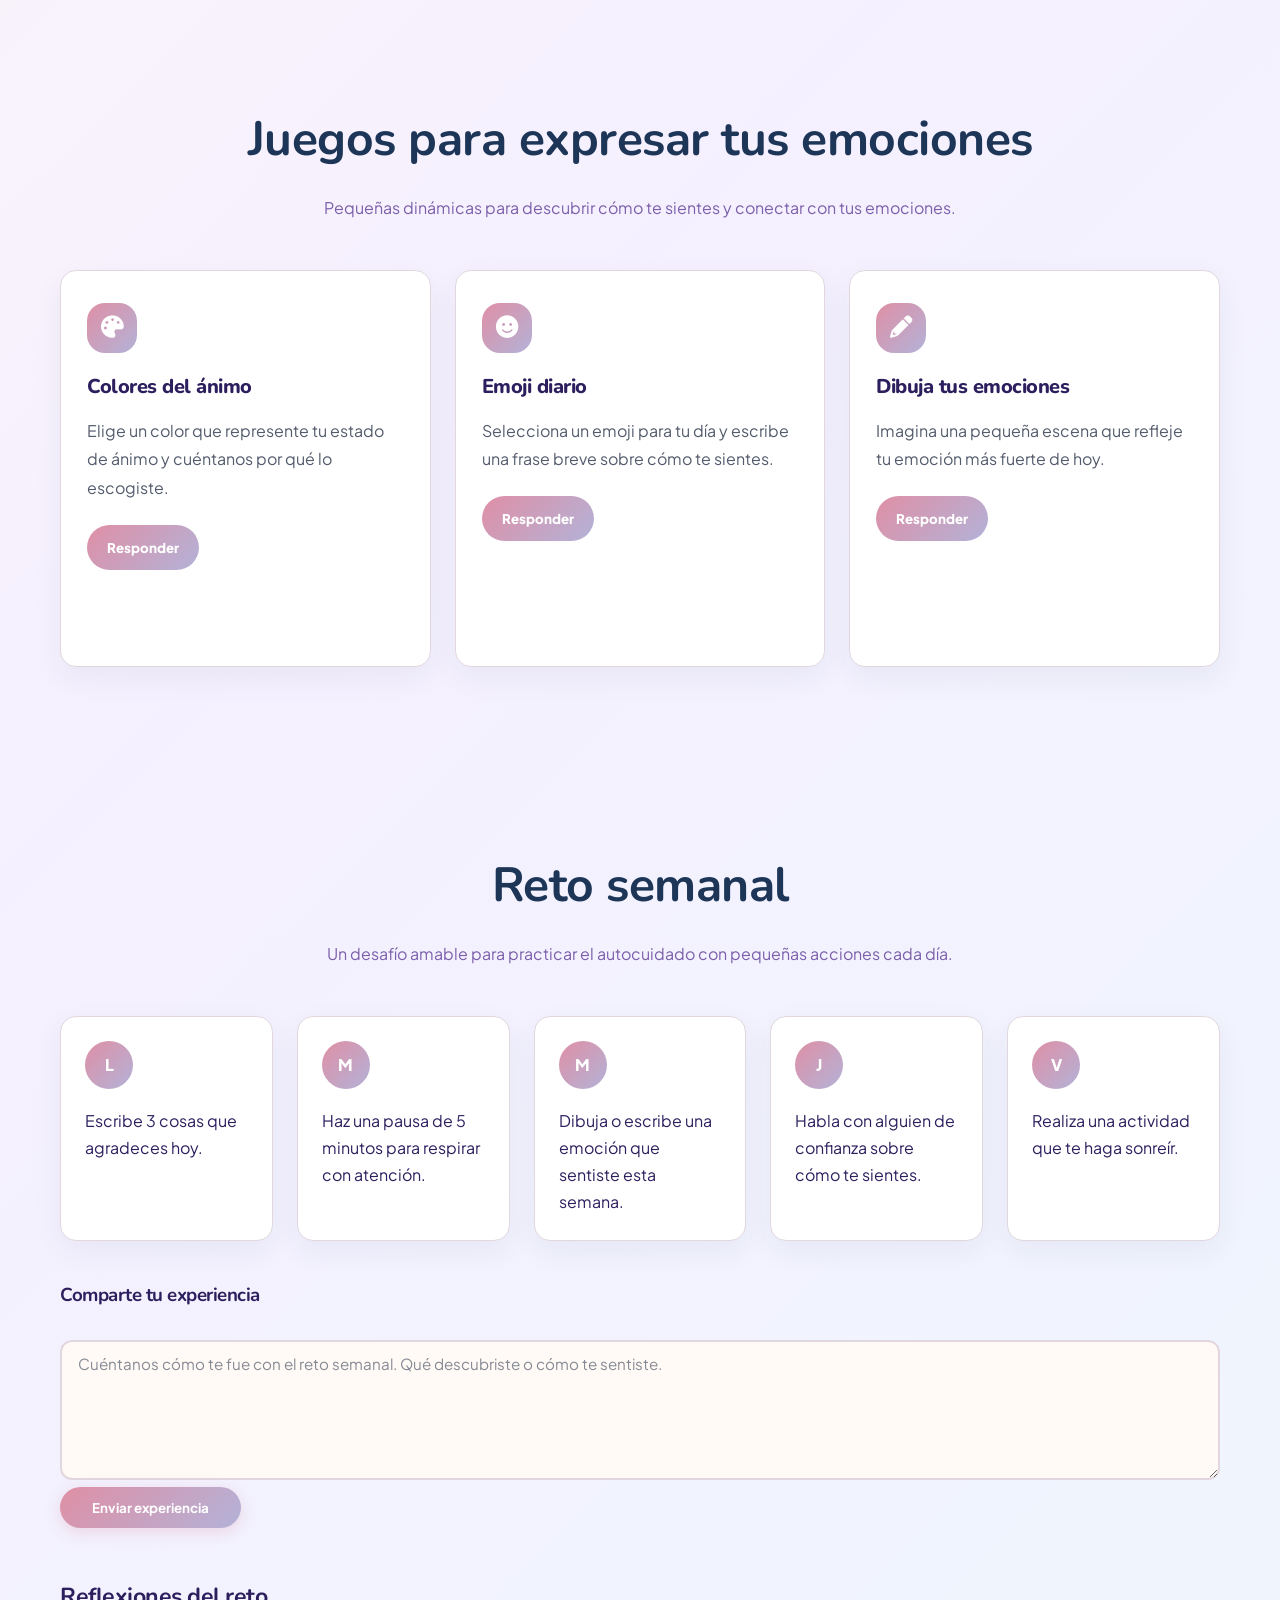
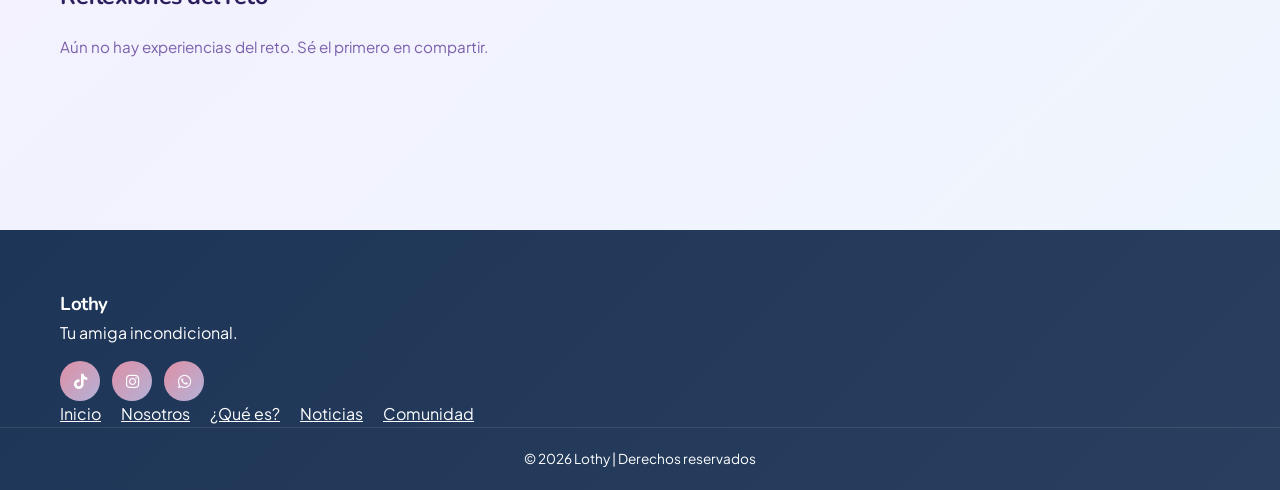
==== commit 7a04578c: "actualizacion v3" ====
--- a/pages/caja-anonima.html
+++ b/pages/caja-anonima.html
@@ -7,13 +7,14 @@
     
     <link rel="preconnect" href="https://fonts.googleapis.com">
     <link rel="preconnect" href="https://fonts.gstatic.com" crossorigin>
-    <link href="https://fonts.googleapis.com/css2?family=Quicksand:wght@300;400;500;600;700;800;900&display=swap" rel="stylesheet">
+    <link rel="icon" href="../faviIcon.ico" type="image/x-icon">
     <link rel="stylesheet" href="https://cdnjs.cloudflare.com/ajax/libs/font-awesome/6.0.0-beta3/css/all.min.css">
     <link rel="stylesheet" href="https://cdnjs.cloudflare.com/ajax/libs/animate.css/4.1.1/animate.min.css"/>
-    <link rel="stylesheet" href="../css/style.css">
-    <link rel="stylesheet" href="../css/header-footer.css">
-    <link rel="stylesheet" href="../css/pages-additional.css">
-    <script src="../js/header.js" defer></script>
+    <link rel="stylesheet" href="../css/variables.css">
+    <link rel="stylesheet" href="../css/main.css">
+    <link rel="stylesheet" href="../css/sections.css">
+    <link rel="stylesheet" href="../css/styles.css">
+    
 </head>
 <body>
 
@@ -23,69 +24,192 @@
 
     <main id="main-content">
         <section class="caja-anonima-section">
-            <div class="container">               
-
-                <section class="caja-anonima-section">
-
-                    <div class="container">
-
-                        <div class="caja-content">
-
-                            <div class="page-header">
-                                <h1>Caja Anónima</h1>
-                                <p class="subtitle">
-                                    Comparte tus pensamientos, experiencias y opiniones de manera libre.
-                                </p>
+            <div class="container">
+                <div class="caja-content">
+                    <div class="page-header">
+                        <h1>Caja Anónima</h1>
+                        <p class="subtitle">
+                            Comparte tus pensamientos, juegos y retos con la comunidad de forma segura.
+                        </p>
+                    </div>
+
+                    <div class="form-box">
+                        <h2>Comparte tu mensaje</h2>
+
+                        <form id="anonymous-form">
+                            <textarea
+                                placeholder="Escribe aquí lo que quieras compartir. Puedes expresar tus ideas, experiencias, dudas o sentimientos."
+                                required></textarea>
+
+                            <button type="submit" class="btn btn-primary">
+                                Enviar Comentario
+                            </button>
+                        </form>
+
+                        <p class="form-note">
+                            <i class="fas fa-lock"></i>
+                            Tu mensaje será tratado de forma privada y respetuosa.
+                        </p>
+
+                        <div class="message-board">
+                            <h3>Mensajes recientes</h3>
+                            <div id="messages-container" class="messages-container"></div>
+                        </div>
+                    </div>
+                </div>
+            </div>
+        </section>
+
+        <section class="community-section">
+            <div class="container">
+                <div class="section-title">
+                    <h2>Voces de la comunidad</h2>
+                    <p>Historias y sentimientos compartidos por jóvenes que buscan escucharse y apoyarse.</p>
+                </div>
+
+                <div class="testimonial-grid">
+                    <article class="testimonial-card">
+                        <div class="testimonial-header">
+                            <div class="avatar">A</div>
+                            <div>
+                                <h3>Anónima</h3>
+                                <p class="role">Compartió hace 2 días</p>
                             </div>
-
-
-                            <div class="form-box">
-
-                                <h2>Comparte tu mensaje</h2>
-
-
-                                <form id="anonymous-form">
-
-                                    <textarea 
-                                        placeholder="Escribe aquí lo que quieras compartir. Puedes expresar tus ideas, experiencias, dudas o sentimientos."
-                                        required>
-                                    </textarea>
-
-
-                                    <button type="submit" class="btn btn-primary">
-                                        Enviar Comentario
-                                    </button>
-
-
-                                </form>
-
-
-                                <p class="form-note">
-                                    <i class="fas fa-lock"></i>
-                                    Tu mensaje será tratado de forma privada y respetuosa.
-                                </p>
-
-
+                        </div>
+                        <p class="testimonial-text">
+                            Encontré un lugar seguro donde puedo sacar lo que siento sin miedo. Es lindo saber que hay más personas escuchando.
+                        </p>
+                        <div class="testimonial-stars">❤️❤️❤️❤️</div>
+                    </article>
+
+                    <article class="testimonial-card">
+                        <div class="testimonial-header">
+                            <div class="avatar">R</div>
+                            <div>
+                                <h3>Reflexión</h3>
+                                <p class="role">Compartió hace 5 días</p>
                             </div>
-
-
-                        </div>
-
+                        </div>
+                        <p class="testimonial-text">
+                            El reto semanal me ayudó a buscar tres cosas buenas del día. Me hizo sentir más presente y tranquilo.
+                        </p>
+                        <div class="testimonial-stars">❤️❤️❤️❤️</div>
+                    </article>
+
+                    <article class="testimonial-card">
+                        <div class="testimonial-header">
+                            <div class="avatar">M</div>
+                            <div>
+                                <h3>Memoria</h3>
+                                <p class="role">Compartió hace 1 semana</p>
+                            </div>
+                        </div>
+                        <p class="testimonial-text">
+                            Me gustó el juego de emociones porque pude cambiar mis palabras por colores y entenderme mejor.
+                        </p>
+                        <div class="testimonial-stars">❤️❤️❤️❤️</div>
+                    </article>
+                </div>
+            </div>
+        </section>
+
+        <section class="games-section">
+            <div class="container">
+                <div class="section-title">
+                    <h2>Juegos para expresar tus emociones</h2>
+                    <p>Pequeñas dinámicas para descubrir cómo te sientes y conectar con tus emociones.</p>
+                </div>
+
+                <div class="games-grid">
+                    <article class="game-card">
+                        <div class="game-icon">
+                            <i class="fas fa-palette"></i>
+                        </div>
+                        <h3>Colores del ánimo</h3>
+                        <p>Elige un color que represente tu estado de ánimo y cuéntanos por qué lo escogiste.</p>
+                        <button type="button" data-prompt="¿Qué color representa tu ánimo hoy y por qué?">Responder</button>
+                        <p class="game-result"></p>
+                    </article>
+
+                    <article class="game-card">
+                        <div class="game-icon">
+                            <i class="fas fa-face-smile"></i>
+                        </div>
+                        <h3>Emoji diario</h3>
+                        <p>Selecciona un emoji para tu día y escribe una frase breve sobre cómo te sientes.</p>
+                        <button type="button" data-prompt="Selecciona un emoji para tu día y escribe una frase sobre cómo te sientes.">Responder</button>
+                        <p class="game-result"></p>
+                    </article>
+
+                    <article class="game-card">
+                        <div class="game-icon">
+                            <i class="fas fa-pencil-alt"></i>
+                        </div>
+                        <h3>Dibuja tus emociones</h3>
+                        <p>Imagina una pequeña escena que refleje tu emoción más fuerte de hoy.</p>
+                        <button type="button" data-prompt="Describe en pocas palabras una escena que represente tu emoción más fuerte del día.">Responder</button>
+                        <p class="game-result"></p>
+                    </article>
+                </div>
+            </div>
+        </section>
+
+        <section class="challenge-section">
+            <div class="container">
+                <div class="section-title">
+                    <h2>Reto semanal</h2>
+                    <p>Un desafío amable para practicar el autocuidado con pequeñas acciones cada día.</p>
+                </div>
+
+                <div class="calendar-grid">
+                    <article class="day-card">
+                        <span>L</span>
+                        <p>Escribe 3 cosas que agradeces hoy.</p>
+                    </article>
+                    <article class="day-card">
+                        <span>M</span>
+                        <p>Haz una pausa de 5 minutos para respirar con atención.</p>
+                    </article>
+                    <article class="day-card">
+                        <span>M</span>
+                        <p>Dibuja o escribe una emoción que sentiste esta semana.</p>
+                    </article>
+                    <article class="day-card">
+                        <span>J</span>
+                        <p>Habla con alguien de confianza sobre cómo te sientes.</p>
+                    </article>
+                    <article class="day-card">
+                        <span>V</span>
+                        <p>Realiza una actividad que te haga sonreír.</p>
+                    </article>
+                </div>
+
+                <div class="challenge-action">
+                    <h3>Comparte tu experiencia</h3>
+                    <form id="challenge-form" class="challenge-form">
+                        <textarea placeholder="Cuéntanos cómo te fue con el reto semanal. Qué descubriste o cómo te sentiste." required></textarea>
+                        <button type="submit" class="btn btn-primary">Enviar experiencia</button>
+                    </form>
+
+                    <div class="challenge-feedback-board">
+                        <h3>Reflexiones del reto</h3>
+                        <div id="challenge-feedback-container" class="challenge-feedback-container"></div>
                     </div>
-
-                </section>
-               
+                </div>
             </div>
         </section>
     </main>
+
     <lothy-footer></lothy-footer>
 
     <!-- BOTÓN FLOTANTE REUTILIZABLE -->
     <lothy-floating-button></lothy-floating-button>
-
+    <script src="https://www.google.com/recaptcha/api.js?render=6LdhljMtAAAAAH7OEDVrJq8SB7wZsdkmW-n0F4Gw"></script>
+    <script src="../js/comentarios.js"></script>  <!-- ← solo esta línea -->
     <script src="../js/footer.js"></script>
+    <script src="../js/floating-button.js"></script>
     <script src="../js/header.js"></script>
-    <script src="../js/floating-button.js"></script>
+    <script src="../js/main.js" type="module" defer></script>
 </body>
 </html>
 
--- a/css/variables.css
+++ b/css/variables.css
@@ -0,0 +1,311 @@
+@import url('https://fonts.googleapis.com/css2?family=Nunito:wght@600;700;800;900&family=Plus+Jakarta+Sans:wght@400;500;600;700;800&display=swap');
+
+/* ========================================
+   VARIABLES Y RESET
+   ======================================== */
+
+* {
+    margin: 0;
+    padding: 0;
+    box-sizing: border-box;
+}
+
+:root {
+    /* Colores Principales (Dominantes) */
+    --primary-dark: #1d3557;
+    --primary-lavender: #b3b2d8;
+    --primary-pink: #df8fa5;
+    
+    /* Colores Secundarios y de Fondo */
+    --bg-cream: #fffaf5;
+    --bg-card: #f0ecf4;
+    
+    /* Variaciones de Texto y Bordes */
+    --text-muted: #535b6c;
+    --border-light: #e2d7df;
+    
+    /* Colores Adicionales */
+    --accent-blue: #87ceeb;
+    --accent-purple: #9b6edb;
+    --text-dark: #2d1f5e;
+    --text-light: #7b5fab;
+    --white: #ffffff;
+    --shadow: 0 4px 6px rgba(0, 0, 0, 0.1);
+    --shadow-lg: 0 16px 40px rgba(0, 0, 0, 0.08);
+    
+    /* Tipografía */
+    --font-body: 'Plus Jakarta Sans', 'Quicksand', sans-serif;
+    --font-display: 'Nunito', 'Plus Jakarta Sans', sans-serif;
+    
+    /* Border Radius */
+    --border-radius: 16px;
+    --border-radius-lg: 24px;
+    
+    /* Transiciones */
+    --transition: all 0.25s ease;
+    --transition-lg: all 0.35s ease;
+}
+
+html {
+    scroll-behavior: smooth;
+}
+
+body {
+    font-family: var(--font-body);
+    background: linear-gradient(135deg, var(--bg-cream) 0%, #f5f0ff 50%, #eef6fd 100%);
+    color: var(--text-dark);
+    line-height: 1.6;
+    overflow-x: hidden;
+    text-rendering: optimizeLegibility;
+    -webkit-font-smoothing: antialiased;
+}
+
+body,
+button,
+input,
+textarea,
+select {
+    font-family: var(--font-body);
+}
+
+h1, h2, h3, h4, h5, h6,
+.logo-text,
+.stat-number,
+.stat-number-large {
+    font-family: var(--font-display) !important;
+    letter-spacing: -0.5px;
+}
+
+.container {
+    max-width: 1200px;
+    margin: 0 auto;
+    padding: 0 20px;
+}
+
+/* ========================================
+   ANIMACIONES
+   ======================================== */
+
+@keyframes fadeIn {
+    from {
+        opacity: 0;
+        transform: translateY(20px);
+    }
+    to {
+        opacity: 1;
+        transform: translateY(0);
+    }
+}
+
+@keyframes float {
+    0%, 100% {
+        transform: translateY(0);
+    }
+    50% {
+        transform: translateY(-10px);
+    }
+}
+
+@keyframes pulse {
+    0% {
+        transform: scale(1);
+    }
+    50% {
+        transform: scale(1.1);
+    }
+    100% {
+        transform: scale(1);
+    }
+}
+
+@keyframes slideUp {
+    from {
+        opacity: 0;
+        transform: translateY(30px);
+    }
+    to {
+        opacity: 1;
+        transform: translateY(0);
+    }
+}
+
+/* ========================================
+   PAGE SECTIONS
+   ======================================== */
+
+.page-section {
+    display: none;
+    padding: 60px 0;
+    animation: fadeIn 0.5s ease;
+}
+
+.page-section.active {
+    display: block;
+}
+
+/* ========================================
+   BOTONES
+   ======================================== */
+
+.btn {
+    display: inline-flex;
+    align-items: center;
+    justify-content: center;
+    gap: 8px;
+    padding: 14px 32px;
+    border-radius: 50px;
+    text-decoration: none;
+    font-weight: 700;
+    line-height: 1;
+    border: none;
+    cursor: pointer;
+    transition: var(--transition);
+    font-family: var(--font-body);
+    position: relative;
+    overflow: hidden;
+    user-select: none;
+    will-change: transform, box-shadow;
+}
+
+.btn::after {
+    content: '';
+    position: absolute;
+    inset: 50%;
+    width: 0;
+    height: 0;
+    border-radius: 999px;
+    background: rgba(255, 255, 255, 0.45);
+    transform: translate(-50%, -50%);
+    transition: width 0.35s ease, height 0.35s ease, opacity 0.35s ease;
+    opacity: 0;
+    pointer-events: none;
+}
+
+.btn:hover {
+    transform: translateY(-3px) scale(1.01);
+}
+
+.btn:active {
+    transform: translateY(1px) scale(0.96);
+}
+
+.btn:active::after {
+    width: 220px;
+    height: 220px;
+    opacity: 1;
+    transition: 0s;
+}
+
+.btn:focus-visible {
+    outline: 3px solid rgba(139, 178, 216, 0.5);
+    outline-offset: 3px;
+}
+
+.btn-primary {
+    background: linear-gradient(135deg, var(--primary-pink) 0%, var(--primary-lavender) 100%);
+    color: var(--white);
+    box-shadow: 0 4px 16px rgba(223, 143, 165, 0.3);
+}
+
+.btn-primary:hover {
+    box-shadow: 0 8px 24px rgba(223, 143, 165, 0.4);
+}
+
+.btn-secondary {
+    background: transparent;
+    border: 2px solid var(--primary-lavender);
+    color: var(--text-dark);
+    transition: all 0.3s ease;
+}
+
+.btn-secondary:hover {
+    background: var(--bg-card);
+    transform: translateY(-3px);
+    box-shadow: 0 12px 26px rgba(179, 178, 216, 0.2);
+}
+
+.btn-small {
+    padding: 11px 20px;
+    font-size: 0.84rem;
+    font-weight: 800;
+    background: rgba(179, 178, 216, 0.16);
+    color: var(--text-dark);
+    border: 1px solid var(--border-light);
+    box-shadow: 0 8px 18px rgba(179, 178, 216, 0.1);
+}
+
+.btn-small:hover {
+    background: linear-gradient(135deg, var(--primary-pink) 0%, var(--primary-lavender) 100%);
+    color: var(--white);
+    box-shadow: 0 12px 24px rgba(179, 178, 216, 0.24);
+}
+
+/* ========================================
+   FORMULARIOS
+   ======================================== */
+
+label {
+    display: block;
+    font-size: 0.82rem;
+    font-weight: 800;
+    letter-spacing: 0.01em;
+    color: var(--text-dark);
+    margin-bottom: 8px;
+}
+
+input,
+textarea,
+select {
+    width: 100%;
+    color: var(--text-dark);
+    background: var(--bg-cream);
+    border: 2px solid var(--border-light);
+    border-radius: 12px;
+    padding: 12px 16px;
+    font-size: 0.95rem;
+    transition: border-color 0.25s ease, box-shadow 0.25s ease;
+    font-family: var(--font-body);
+}
+
+input::placeholder,
+textarea::placeholder {
+    color: var(--text-muted);
+    opacity: 0.7;
+}
+
+input:hover,
+textarea:hover,
+select:hover {
+    border-color: var(--primary-lavender);
+}
+
+input:focus,
+textarea:focus,
+select:focus {
+    border-color: var(--primary-pink);
+    box-shadow: 0 0 0 4px rgba(223, 143, 165, 0.1);
+    outline: none;
+}
+
+textarea {
+    min-height: 120px;
+    resize: vertical;
+}
+
+/* ========================================
+   RESPONSIVE
+   ======================================== */
+
+@media (max-width: 768px) {
+    .container {
+        padding: 0 16px;
+    }
+
+    h1 {
+        font-size: 2rem;
+    }
+
+    h2 {
+        font-size: 1.5rem;
+    }
+}
--- a/css/main.css
+++ b/css/main.css
@@ -0,0 +1,555 @@
+/* ========================================
+   HEADER
+   ======================================== */
+
+#main-header {
+    position: sticky;
+    top: 0;
+    left: 0;
+    width: 100%;
+    background: linear-gradient(135deg, rgba(29, 53, 87, 0.95) 0%, rgba(75, 69, 107, 0.95) 100%);
+    backdrop-filter: blur(18px);
+    box-shadow: 0 2px 16px rgba(29, 53, 87, 0.15);
+    z-index: 1000;
+    transition: all 0.28s ease;
+    height: 64px;
+    border-bottom: 1px solid rgba(179, 178, 216, 0.15);
+}
+
+#main-header.scrolled {
+    height: 58px;
+    box-shadow: 0 12px 32px rgba(29, 53, 87, 0.2);
+}
+
+.header-container {
+    display: flex;
+    justify-content: space-between;
+    align-items: center;
+    height: 100%;
+}
+
+.logo a {
+    display: flex;
+    align-items: center;
+    gap: 10px;
+    text-decoration: none;
+    color: var(--white);
+}
+
+.logo-icon {
+    width: 36px;
+    height: 36px;
+    display: inline-flex;
+    align-items: center;
+    justify-content: center;
+    border-radius: 50%;
+    font-size: 1rem;
+    background: linear-gradient(135deg, var(--primary-pink) 0%, var(--primary-lavender) 100%);
+    color: var(--white);
+    box-shadow: 0 10px 24px rgba(223, 143, 165, 0.3);
+    animation: pulse 2.4s infinite;
+}
+
+.logo-text {
+    font-size: 1.35rem;
+    font-weight: 700;
+    color: var(--white);
+    text-shadow: 0 2px 10px rgba(0, 0, 0, 0.18);
+}
+
+.logo small {
+    display: none;
+}
+
+/* Navegación */
+#main-nav ul {
+    display: flex;
+    list-style: none;
+    gap: 24px;
+}
+
+#main-nav a {
+    text-decoration: none;
+    color: rgba(255, 255, 255, 0.9);
+    font-size: 0.88rem;
+    font-weight: 800;
+    letter-spacing: 0.01em;
+    transition: var(--transition);
+    position: relative;
+    padding: 8px 0;
+}
+
+#main-nav a::after {
+    content: '';
+    position: absolute;
+    bottom: -5px;
+    left: 0;
+    width: 0;
+    height: 2px;
+    background: linear-gradient(90deg, var(--primary-pink), var(--primary-lavender));
+    transition: var(--transition);
+}
+
+#main-nav a:hover::after,
+#main-nav a.active::after {
+    width: 100%;
+}
+
+#main-nav a:hover {
+    color: var(--white);
+}
+
+/* Selector de Idioma */
+.language-selector {
+    display: flex;
+    gap: 5px;
+}
+
+.lang-btn {
+    background: rgba(255, 255, 255, 0.1);
+    border: 1px solid rgba(255, 255, 255, 0.3);
+    padding: 6px 12px;
+    border-radius: 6px;
+    cursor: pointer;
+    font-weight: 600;
+    color: rgba(255, 255, 255, 0.8);
+    transition: var(--transition);
+    position: relative;
+    overflow: hidden;
+    font-size: 0.75rem;
+}
+
+.lang-btn.active {
+    background: var(--primary-pink);
+    color: var(--white);
+    border-color: var(--primary-pink);
+}
+
+.lang-btn:hover {
+    background: rgba(255, 255, 255, 0.2);
+}
+
+/* Menú Hamburguesa */
+.menu-toggle {
+    display: none;
+    width: 40px;
+    height: 40px;
+    background: rgba(255, 255, 255, 0.15);
+    border: 1px solid rgba(255, 255, 255, 0.3);
+    border-radius: 50%;
+    font-size: 1.1rem;
+    cursor: pointer;
+    color: var(--white);
+    position: relative;
+    overflow: hidden;
+    transition: var(--transition);
+}
+
+.menu-toggle:hover {
+    background: rgba(255, 255, 255, 0.25);
+}
+
+/* ========================================
+   FOOTER
+   ======================================== */
+
+#main-footer {
+    background: linear-gradient(135deg, var(--primary-dark) 0%, #2a3f5f 100%);
+    padding: 60px 0 20px;
+    margin-top: 80px;
+}
+
+#main-footer h3,
+#main-footer h4,
+#main-footer p,
+#main-footer a {
+    color: var(--white);
+}
+
+.footer-separator {
+    width: 100%;
+    height: 3px;
+    background: linear-gradient(90deg, var(--primary-pink) 0%, var(--primary-lavender) 50%, var(--primary-pink) 100%);
+    margin-bottom: 40px;
+}
+
+.footer-section {
+    padding-right: 20px;
+    margin-bottom: 30px;
+}
+
+.footer-section h3,
+.footer-section h4 {
+    color: var(--primary-pink);
+    margin-bottom: 12px;
+    font-weight: 800;
+    font-family: var(--font-display);
+    font-size: 1rem;
+}
+
+.footer-section p,
+.footer-section a {
+    color: rgba(255, 255, 255, 0.8);
+    font-size: 0.9rem;
+    text-decoration: none;
+    transition: var(--transition);
+    line-height: 1.8;
+}
+
+.footer-section ul {
+    list-style: none;
+    padding: 0;
+}
+
+.footer-section ul li {
+    margin-bottom: 8px;
+}
+
+.footer-section a:hover {
+    color: var(--primary-pink);
+    transform: translateX(4px);
+}
+
+.social-links {
+    display: flex;
+    gap: 12px;
+    margin-top: 16px;
+    flex-wrap: wrap;
+}
+
+.social-links a {
+    display: inline-flex;
+    align-items: center;
+    justify-content: center;
+    width: 40px;
+    height: 40px;
+    background: linear-gradient(135deg, var(--primary-pink) 0%, var(--primary-lavender) 100%);
+    border-radius: 50%;
+    color: var(--white);
+    text-decoration: none;
+    transition: all 0.3s ease;
+    font-size: 0.95rem;
+}
+
+.social-links a:hover {
+    transform: translateY(-4px);
+    box-shadow: 0 8px 20px rgba(223, 143, 165, 0.4);
+}
+
+.footer-bottom {
+    border-top: 1px solid rgba(255, 255, 255, 0.1);
+    padding-top: 20px;
+    text-align: center;
+    color: rgba(255, 255, 255, 0.6);
+    font-size: 0.85rem;
+}
+
+    /* BOTÓN FLOTANTE */
+    #floating-doctor {
+        position: fixed;
+        right: 24px;
+        bottom: 24px;
+        z-index: 1100;
+        display: flex;
+        flex-direction: column;
+        align-items: center;
+        justify-content: center;
+        gap: 10px;
+    }
+
+.doctor-btn {
+    width: 96px;
+    height: 96px;
+    border-radius: 50%;
+    border: none;
+    background: linear-gradient(135deg, var(--primary-pink) 0%, var(--primary-lavender) 100%);
+    color: var(--white);
+    cursor: pointer;
+    box-shadow: 0 16px 30px rgba(29, 53, 87, 0.22);
+    display: inline-flex;
+    align-items: center;
+    justify-content: center;
+    transition: transform 0.25s ease, box-shadow 0.25s ease;
+    padding: 0;
+}
+
+    .doctor-btn:hover {
+        transform: translateY(-3px);
+        box-shadow: 0 22px 34px rgba(29, 53, 87, 0.28);
+    }
+
+    .doctor-btn:focus-visible {
+        outline: 3px solid rgba(223, 143, 165, 0.45);
+        outline-offset: 3px;
+    }
+
+    .doctor-btn .floating-icon {
+        width: 92px;
+        height: 92px;
+        object-fit: cover;
+        border-radius: 50%;
+    }
+
+    .floating-message {
+        display: inline-flex;
+        align-items: center;
+        justify-content: center;
+        padding: 14px 18px;
+        border-radius: 999px;
+        background: var(--white);
+        color: var(--primary-dark);
+        font-weight: 800;
+        font-size: 0.95rem;
+        box-shadow: 0 18px 40px rgba(29, 53, 87, 0.12);
+        border: 1px solid rgba(223, 143, 165, 0.22);
+        white-space: nowrap;
+    }
+
+    .modal {
+        position: fixed;
+        inset: 0;
+        display: none;
+        align-items: center;
+        justify-content: center;
+        background: rgba(15, 25, 55, 0.55);
+        padding: 20px;
+        z-index: 1200;
+    }
+
+    .modal.is-open {
+        display: flex;
+    }
+
+    .modal-content {
+        width: min(520px, 100%);
+        background: var(--white);
+        border-radius: var(--border-radius-lg);
+        padding: 32px;
+        box-shadow: 0 24px 60px rgba(29, 53, 87, 0.18);
+        position: relative;
+        max-height: calc(100vh - 60px);
+        overflow-y: auto;
+        animation: slideUp 0.35s ease;
+    }
+
+    .close-modal {
+        position: absolute;
+        top: 16px;
+        right: 16px;
+        width: 34px;
+        height: 34px;
+        display: inline-flex;
+        align-items: center;
+        justify-content: center;
+        border-radius: 50%;
+        background: rgba(29, 53, 87, 0.08);
+        color: var(--text-dark);
+        font-size: 1.2rem;
+        cursor: pointer;
+        transition: background 0.2s ease;
+    }
+
+    .close-modal:hover {
+        background: rgba(29, 53, 87, 0.14);
+    }
+
+    .modal-content h2 {
+        margin-top: 0;
+        color: var(--text-dark);
+        font-size: 1.8rem;
+        margin-bottom: 20px;
+    }
+
+    #appointment-form .form-group {
+        margin-bottom: 20px;
+    }
+
+    #appointment-form button {
+        width: 100%;
+    }
+
+    .modal-info {
+        font-size: 0.9rem;
+        color: var(--text-muted);
+        margin-top: 18px;
+        text-align: center;
+    }
+
+
+.image-placeholder {
+    background: linear-gradient(135deg, var(--bg-card) 0%, rgba(179, 178, 216, 0.2) 100%);
+    border-radius: var(--border-radius-lg);
+    padding: 60px;
+    text-align: center;
+    min-height: 350px;
+    display: flex;
+    flex-direction: column;
+    justify-content: center;
+    align-items: center;
+    color: var(--text-light);
+    box-shadow: 0 4px 16px rgba(29, 53, 87, 0.08);
+    border: 1px solid var(--border-light);
+}
+
+.image-placeholder i {
+    font-size: 5rem;
+    margin-bottom: 20px;
+    color: var(--primary-lavender);
+}
+
+.image-placeholder span {
+    font-size: 1.1rem;
+    font-weight: 600;
+    color: var(--text-dark);
+}
+
+/* ========================================
+   BADGES Y TAGS
+   ======================================== */
+
+.section-tag {
+    display: inline-block;
+    padding: 6px 18px;
+    border-radius: 50px;
+    font-size: 0.75rem;
+    font-weight: 700;
+    text-transform: uppercase;
+    letter-spacing: 1px;
+    background: rgba(223, 143, 165, 0.15);
+    color: var(--primary-pink);
+    margin-bottom: 12px;
+}
+
+.hero-badge {
+    display: inline-flex;
+    align-items: center;
+    gap: 8px;
+    padding: 8px 20px;
+    border-radius: 50px;
+    font-weight: 700;
+    font-size: 0.82rem;
+    background: rgba(179, 178, 216, 0.15);
+    border: 1px solid rgba(179, 178, 216, 0.3);
+    color: var(--primary-lavender);
+    width: fit-content;
+}
+
+/* ========================================
+   SECTION HEADERS
+   ======================================== */
+
+.section-header {
+    text-align: center;
+    max-width: 700px;
+    margin: 0 auto 60px;
+}
+
+.section-header h2 {
+    font-family: var(--font-display);
+    font-size: clamp(2rem, 4vw, 3rem);
+    font-weight: 900;
+    color: var(--primary-dark);
+    margin: 0 0 12px;
+}
+
+.section-header p {
+    font-size: 1.05rem;
+    line-height: 1.7;
+    color: var(--text-light);
+}
+
+.section-header.light h2 {
+    color: var(--white);
+    -webkit-text-fill-color: var(--white);
+}
+
+.section-header.light p {
+    color: rgba(255, 255, 255, 0.8);
+}
+
+.section-tag.light {
+    background: rgba(255, 255, 255, 0.1);
+    color: rgba(255, 255, 255, 0.9);
+}
+
+/* ========================================
+   GRIDS
+   ======================================== */
+
+.que-es-grid,
+.nosotros-grid,
+.contacto-grid {
+    display: grid;
+    grid-template-columns: 1fr 1fr;
+    gap: 60px;
+    align-items: center;
+}
+
+.que-es-cards {
+    display: grid;
+    grid-template-columns: 1fr 1fr;
+    gap: 20px;
+}
+
+.recursos-grid,
+.testimonios-grid,
+.noticias-grid {
+    display: grid;
+    grid-template-columns: repeat(auto-fit, minmax(300px, 1fr));
+    gap: 32px;
+}
+
+/* ========================================
+   RESPONSIVE
+   ======================================== */
+
+@media (max-width: 768px) {
+    #main-nav {
+        display: none;
+        position: absolute;
+        top: 64px;
+        left: 0;
+        width: 100%;
+        background: linear-gradient(135deg, var(--primary-dark) 0%, #2a3f5f 100%);
+        box-shadow: 0 4px 16px rgba(0, 0, 0, 0.15);
+        padding: 20px;
+        flex-direction: column;
+        gap: 15px;
+    }
+
+    #main-nav.open {
+        display: flex;
+    }
+
+    #main-nav ul {
+        flex-direction: column;
+        gap: 15px;
+    }
+
+    .menu-toggle {
+        display: block;
+    }
+
+    .que-es-grid,
+    .nosotros-grid,
+    .contacto-grid,
+    .caja-content,
+    .recursos-grid,
+    .testimonios-grid,
+    .noticias-grid {
+        grid-template-columns: 1fr;
+        gap: 40px;
+    }
+
+    .que-es-cards {
+        grid-template-columns: 1fr;
+    }
+
+    .social-links {
+        justify-content: center;
+    }
+
+    .footer-section {
+        text-align: center;
+    }
+}
--- a/css/sections.css
+++ b/css/sections.css
@@ -0,0 +1,2106 @@
+/* ========================================
+   HERO SECTION
+   ======================================== */
+
+.hero-section {
+    position: relative;
+    min-height: calc(100vh - 64px);
+    display: flex;
+    align-items: center;
+    overflow: hidden;
+    padding: 76px 0 72px;
+}
+
+body.page {
+    background: linear-gradient(135deg, var(--cream) 0%, #f5f0ff 50%, #eef6fd 100%);
+}
+
+.hero-banner {
+    position: relative;
+    height: 420px;
+    overflow: hidden;
+    border-radius: 0;
+    margin-bottom: 0;
+}
+
+.hero-banner-img {
+    width: 100%;
+    height: 100%;
+    object-fit: cover;
+    object-position: center 30%;
+    display: block;
+    filter: brightness(0.55);
+}
+
+.hero-overlay {
+    position: absolute;
+    inset: 0;
+    background: linear-gradient(160deg, rgba(29,53,87,0.7) 0%, rgba(179,178,216,0.45) 60%, rgba(223,143,165,0.3) 100%);
+}
+
+.hero-content {
+    position: absolute;
+    inset: 0;
+    display: flex;
+    flex-direction: column;
+    align-items: center;
+    justify-content: center;
+    text-align: center;
+    padding: 24px;
+}
+
+.hero-kicker {
+    display: inline-flex;
+    align-items: center;
+    gap: 8px;
+    padding: 8px 20px;
+    border-radius: 999px;
+    background: rgba(255,255,255,0.15);
+    border: 1px solid rgba(255,255,255,0.3);
+    color: rgba(255,255,255,0.95);
+    font-size: 12px;
+    font-weight: 700;
+    letter-spacing: 0.1em;
+    text-transform: uppercase;
+    margin-bottom: 18px;
+}
+
+.hero-kicker span {
+    width: 6px;
+    height: 6px;
+    border-radius: 50%;
+    background: var(--primary-pink);
+    display: inline-block;
+}
+
+.hero-banner h1 {
+    font-size: 54px;
+    font-weight: 900;
+    color: #fff;
+    line-height: 1.05;
+    letter-spacing: -0.04em;
+    margin-bottom: 14px;
+    font-family: 'Nunito', sans-serif;
+}
+
+.hero-banner p {
+    font-size: 17px;
+    color: rgba(255,255,255,0.88);
+    max-width: 560px;
+    line-height: 1.7;
+}
+
+.hero-scroll-hint {
+    position: absolute;
+    bottom: 24px;
+    left: 50%;
+    transform: translateX(-50%);
+    display: flex;
+    flex-direction: column;
+    align-items: center;
+    gap: 6px;
+    color: rgba(255,255,255,0.6);
+    font-size: 12px;
+    font-weight: 600;
+}
+
+.scroll-dot {
+    width: 28px;
+    height: 42px;
+    border: 2px solid rgba(255,255,255,0.4);
+    border-radius: 999px;
+    display: flex;
+    align-items: flex-start;
+    justify-content: center;
+    padding-top: 6px;
+}
+
+.scroll-dot::after {
+    content: '';
+    width: 4px;
+    height: 8px;
+    background: rgba(255,255,255,0.7);
+    border-radius: 2px;
+    animation: scrollBounce 1.6s ease-in-out infinite;
+}
+
+@keyframes scrollBounce {
+    0%, 100% {
+        transform: translateY(0);
+        opacity: 1;
+    }
+    50% {
+        transform: translateY(8px);
+        opacity: 0.4;
+    }
+}
+
+.quienes-section {
+    padding: 80px 0;
+}
+
+.quienes-grid {
+    display: grid;
+    grid-template-columns: 1fr;
+    gap: 60px;
+    align-items: center;
+}
+
+.section-eyebrow {
+    display: inline-block;
+    padding: 6px 16px;
+    border-radius: 999px;
+    background: rgba(223,143,165,0.12);
+    color: var(--primary-pink);
+    font-size: 11px;
+    font-weight: 800;
+    letter-spacing: 0.1em;
+    text-transform: uppercase;
+    margin-bottom: 16px;
+}
+
+.quienes-text h2 {
+    font-family: 'Nunito', sans-serif;
+    font-size: 36px;
+    font-weight: 900;
+    color: var(--text-dark);
+    margin-bottom: 20px;
+    line-height: 1.15;
+    letter-spacing: -0.03em;
+}
+
+.quienes-text p {
+    font-size: 15px;
+    line-height: 1.8;
+    color: var(--text-muted);
+    margin-bottom: 16px;
+}
+
+.quienes-badges {
+    display: flex;
+    gap: 10px;
+    flex-wrap: wrap;
+    margin-top: 28px;
+}
+
+.badge {
+    display: flex;
+    align-items: center;
+    gap: 7px;
+    padding: 8px 16px;
+    border-radius: 999px;
+    border: 1.5px solid var(--border-light);
+    font-size: 13px;
+    font-weight: 700;
+    color: var(--text-dark);
+    background: var(--white);
+}
+
+.badge i {
+    color: var(--primary-pink);
+    font-size: 15px;
+}
+
+.hero-bg {
+    position: absolute;
+    inset: 0;
+    background: linear-gradient(160deg, #faf8ff 0%, #f5f0ff 45%, #eef6fd 100%);
+    z-index: 0;
+}
+
+.hero-blob {
+    position: absolute;
+    border-radius: 50%;
+    pointer-events: none;
+    opacity: 0.5;
+}
+
+.hero-blob-1 {
+    top: 10%;
+    right: 5%;
+    width: 500px;
+    height: 500px;
+    background: radial-gradient(circle, rgba(223, 143, 165, 0.25) 0%, transparent 70%);
+}
+
+.hero-blob-2 {
+    bottom: 0;
+    left: 0;
+    width: 400px;
+    height: 400px;
+    background: radial-gradient(circle, rgba(179, 178, 216, 0.2) 0%, transparent 70%);
+}
+
+.hero-blob-3 {
+    top: 50%;
+    left: 50%;
+    transform: translate(-50%, -50%);
+    width: 300px;
+    height: 300px;
+    background: radial-gradient(circle, rgba(223, 143, 165, 0.1) 0%, transparent 70%);
+}
+
+.hero-container {
+    position: relative;
+    z-index: 1;
+}
+
+.hero-grid {
+    display: grid;
+    grid-template-columns: 1fr 1fr;
+    gap: 60px;
+    align-items: center;
+}
+
+.hero-text {
+    display: flex;
+    flex-direction: column;
+    gap: 24px;
+}
+
+.hero-text h1 {
+    font-family: var(--font-display);
+    font-size: clamp(2.5rem, 6vw, 4.5rem);
+    font-weight: 900;
+    line-height: 1.05;
+    color: var(--primary-dark);
+    margin: 0;
+}
+
+.gradient-text {
+    color: var(--primary-pink);
+    background: none;
+    -webkit-background-clip: unset;
+    -webkit-text-fill-color: unset;
+    background-clip: unset;
+}
+
+.hero-text p {
+    font-size: 1.1rem;
+    line-height: 1.7;
+    color: var(--text-light);
+    max-width: 500px;
+    margin: 0;
+}
+
+.hero-buttons {
+    display: flex;
+    gap: 16px;
+    flex-wrap: wrap;
+}
+
+.btn-hero {
+    padding: 16px 36px;
+    font-size: 0.95rem;
+    font-weight: 900;
+}
+
+.btn-outline {
+    background: transparent;
+    border: 2px solid rgba(179, 178, 216, 0.6);
+    color: var(--text-dark);
+    transition: all 0.3s ease;
+}
+
+.btn-outline:hover {
+    background: rgba(179, 178, 216, 0.1);
+    transform: translateY(-3px);
+    box-shadow: 0 12px 26px rgba(179, 178, 216, 0.14);
+}
+
+.about-preview {
+    padding: 100px 0;
+}
+
+.about-preview-grid {
+    display: grid;
+    grid-template-columns: 1.1fr 0.9fr;
+    gap: 48px;
+    align-items: center;
+}
+
+.about-preview-image img {
+    width: 100%;
+    height: auto;
+    display: block;
+    border-radius: 28px;
+    box-shadow: 0 20px 60px rgba(29, 53, 87, 0.08);
+    border: 1px solid var(--border-light);
+}
+
+.about-preview-content {
+    display: flex;
+    flex-direction: column;
+    gap: 24px;
+}
+
+.section-kicker {
+    display: inline-flex;
+    align-items: center;
+    justify-content: center;
+    padding: 10px 18px;
+    border-radius: 999px;
+    background: rgba(223, 143, 165, 0.15);
+    color: var(--primary-pink);
+    font-size: 0.8rem;
+    font-weight: 800;
+    letter-spacing: 0.08em;
+    text-transform: uppercase;
+    width: fit-content;
+}
+
+.features-section {
+    padding: 100px 0;
+}
+
+.features-grid {
+    display: grid;
+    grid-template-columns: repeat(auto-fit, minmax(240px, 1fr));
+    gap: 28px;
+}
+
+.feature-card {
+    background: var(--white);
+    border-radius: var(--border-radius);
+    padding: 32px 26px;
+    border: 1px solid var(--border-light);
+    box-shadow: 0 12px 30px rgba(29, 53, 87, 0.08);
+    text-align: center;
+    transition: all 0.3s ease;
+}
+
+.feature-card:hover {
+    transform: translateY(-4px);
+    box-shadow: 0 18px 40px rgba(223, 143, 165, 0.12);
+}
+
+.feature-card i {
+    font-size: 2.5rem;
+    color: var(--primary-pink);
+    margin-bottom: 22px;
+    display: inline-flex;
+    align-items: center;
+    justify-content: center;
+    width: 64px;
+    height: 64px;
+    border-radius: 50%;
+    background: rgba(223, 143, 165, 0.1);
+}
+
+.feature-card h3 {
+    font-size: 1.2rem;
+    color: var(--text-dark);
+    margin-bottom: 12px;
+}
+
+.feature-card p {
+    color: var(--text-light);
+    line-height: 1.7;
+}
+
+.stat-number {
+    font-family: var(--font-display);
+    font-size: 1.8rem;
+    font-weight: 900;
+    color: var(--primary-pink);
+}
+
+.stat-number-large {
+    font-family: var(--font-display);
+    font-size: 2.2rem;
+    font-weight: 900;
+    color: var(--primary-pink);
+    display: block;
+    margin-bottom: 8px;
+}
+
+.stat-label-large {
+    display: block;
+    color: var(--white);
+    font-size: 0.95rem;
+    line-height: 1.6;
+}
+
+.hero-image-overlay {
+    position: absolute;
+    inset: 0;
+    display: flex;
+    align-items: flex-end;
+    justify-content: center;
+    padding: 28px;
+    pointer-events: none;
+    background: linear-gradient(180deg, rgba(255,255,255,0.12) 0%, rgba(234, 211, 255, 0.397) 100%);
+}
+
+.hero-stats {
+    display: flex;
+    gap: 32px;
+    margin-top: 8px;
+    flex-wrap: wrap;
+}
+
+.hero-stat {
+    display: flex;
+    flex-direction: column;
+}
+
+.stat-number {
+    font-family: var(--font-display);
+    font-size: 1.8rem;
+    font-weight: 900;
+    background: linear-gradient(135deg, var(--primary-pink) 0%, var(--primary-lavender) 100%);
+    -webkit-background-clip: text;
+    -webkit-text-fill-color: transparent;
+    background-clip: text;
+}
+
+.stat-label {
+    font-size: 0.85rem;
+    color: var(--text-light);
+    font-weight: 600;
+}
+
+.hero-image-wrapper {
+    position: relative;
+}
+
+.hero-image-card {
+    position: relative;
+    border-radius: 32px;
+    overflow: hidden;
+    box-shadow: 0 32px 80px rgba(29, 53, 87, 0.15);
+}
+
+.hero-image {
+    width: 100%;
+    height: auto;
+    display: block;
+    object-fit: cover;
+    min-height: 440px;
+}
+
+.hero-quote {
+    width: 100%;
+    max-width: 420px;
+    background: rgba(255, 255, 255, 0.95);
+    border-radius: var(--border-radius-lg);
+    padding: 18px 20px;
+    font-family: var(--font-body);
+    font-size: 1rem;
+    font-weight: 700;
+    color: var(--text-dark);
+    text-align: center;
+}
+
+.floating-card {
+    position: absolute;
+    background: var(--white);
+    border-radius: var(--border-radius);
+    padding: 16px 20px;
+    box-shadow: 0 8px 24px rgba(29, 53, 87, 0.1);
+    display: flex;
+    align-items: center;
+    gap: 12px;
+    animation: float 3s ease-in-out infinite;
+}
+
+.floating-card-1 {
+    bottom: -20px;
+    left: -20px;
+}
+
+.floating-card-2 {
+    top: -20px;
+    right: -20px;
+    padding: 12px 24px;
+}
+
+.floating-icon {
+    width: 40px;
+    height: 40px;
+    border-radius: 50%;
+    background: linear-gradient(135deg, var(--primary-pink) 0%, var(--primary-lavender) 100%);
+    display: flex;
+    align-items: center;
+    justify-content: center;
+    font-size: 1.2rem;
+    color: var(--white);
+}
+
+.floating-title {
+    font-family: var(--font-display);
+    font-weight: 900;
+    font-size: 0.9rem;
+    color: var(--text-dark);
+    margin: 0;
+}
+
+.floating-sub {
+    font-size: 0.8rem;
+    color: var(--text-light);
+    margin: 0;
+}
+
+.floating-badge {
+    font-family: var(--font-display);
+    font-weight: 900;
+    font-size: 1rem;
+    background: linear-gradient(135deg, var(--primary-pink) 0%, var(--primary-lavender) 100%);
+    -webkit-background-clip: text;
+    -webkit-text-fill-color: transparent;
+    background-clip: text;
+}
+
+/* ========================================
+   QUE ES SECTION
+   ======================================== */
+
+.que-es-section {
+    padding: 100px 0;
+}
+
+.que-es-section.page-section {
+    background: linear-gradient(135deg, var(--bg-cream) 0%, #f5f0ff 100%);
+}
+
+/* ========================================
+   STATS SECTION
+   ======================================== */
+
+.stats-section {
+    position: relative;
+    overflow: hidden;
+    padding: 86px 0;
+    background: linear-gradient(135deg, var(--primary-dark) 0%, #2a3f5f 50%, #1f5580 100%);
+}
+
+.stats-showcase {
+    display: grid;
+    grid-template-columns: minmax(240px, 0.8fr) minmax(0, 1.5fr);
+    gap: 48px;
+    align-items: center;
+}
+
+.stats-visual {
+    position: relative;
+    min-height: 340px;
+    display: flex;
+    align-items: center;
+    justify-content: center;
+}
+
+.stats-visual::before {
+    content: '';
+    position: absolute;
+    width: min(320px, 80%);
+    aspect-ratio: 1;
+    border-radius: 50%;
+    background: linear-gradient(135deg, rgba(223, 143, 165, 0.3), rgba(179, 178, 216, 0.25));
+    filter: blur(2px);
+}
+
+.stats-visual img {
+    position: relative;
+    z-index: 1;
+    width: min(330px, 100%);
+    max-height: 380px;
+    object-fit: contain;
+    animation: float 4s ease-in-out infinite;
+    filter: drop-shadow(0 28px 34px rgba(29, 53, 87, 0.3));
+}
+
+.stats-content {
+    min-width: 0;
+}
+
+.stats-kicker {
+    display: inline-flex;
+    align-items: center;
+    width: fit-content;
+    margin-bottom: 14px;
+    padding: 8px 16px;
+    border-radius: 999px;
+    background: rgba(255, 255, 255, 0.1);
+    border: 1px solid rgba(255, 255, 255, 0.15);
+    color: rgba(255, 255, 255, 0.9);
+    font-size: 0.78rem;
+    font-weight: 800;
+}
+
+.stats-content h2 {
+    max-width: 680px;
+    margin: 0 0 28px;
+    color: var(--white);
+    font-size: clamp(1.75rem, 3vw, 3rem);
+    line-height: 1.1;
+}
+
+.stats-carousel-wrapper {
+    position: relative;
+    overflow: hidden;
+    padding: 12px 0 18px;
+    mask-image: linear-gradient(90deg, transparent, #000 9%, #000 91%, transparent);
+}
+
+.stats-track {
+    display: flex;
+    gap: 18px;
+    width: max-content;
+    animation: scrollStats 24s linear infinite;
+}
+
+@keyframes scrollStats {
+    0% {
+        transform: translateX(0);
+    }
+    100% {
+        transform: translateX(calc(-100% - 18px));
+    }
+}
+
+.stats-carousel-wrapper:hover .stats-track {
+    animation-play-state: paused;
+}
+
+.stat-item {
+    flex: 0 0 210px;
+    min-height: 170px;
+    padding: 24px 22px;
+    border-radius: 18px;
+    background: rgba(255, 255, 255, 0.08);
+    border: 1px solid rgba(255, 255, 255, 0.15);
+    box-shadow: 0 18px 38px rgba(29, 53, 87, 0.2);
+    backdrop-filter: blur(12px);
+    transition: all 0.25s ease;
+}
+
+.stat-item:hover {
+    background: rgba(255, 255, 255, 0.12);
+    border-color: rgba(255, 255, 255, 0.3);
+    transform: translateY(-4px);
+}
+
+.stat-item-label {
+    font-size: 0.8rem;
+    color: rgba(255, 255, 255, 0.7);
+    text-transform: uppercase;
+    letter-spacing: 0.08em;
+    margin-bottom: 8px;
+    font-weight: 700;
+}
+
+.stat-item-value {
+    font-family: var(--font-display);
+    font-size: 2rem;
+    font-weight: 900;
+    background: linear-gradient(135deg, var(--primary-pink) 0%, var(--primary-lavender) 100%);
+    -webkit-background-clip: text;
+    -webkit-text-fill-color: transparent;
+    background-clip: text;
+    margin: 0;
+}
+
+/* ========================================
+   CONTACTO SECTION
+   ======================================== */
+
+.contacto-section {
+    padding: 100px 0;
+}
+
+.contacto-info h2 {
+    font-size: 2.2rem;
+    font-weight: 800;
+    color: var(--text-dark);
+    margin-bottom: 24px;
+}
+
+.contacto-info p {
+    font-size: 1rem;
+    color: var(--text-light);
+    margin-bottom: 40px;
+}
+
+.info-group {
+    margin-bottom: 60px;
+}
+
+.info-item {
+    display: flex;
+    gap: 20px;
+    margin-bottom: 28px;
+    padding-bottom: 28px;
+    border-bottom: 1px solid var(--border-light);
+}
+
+.info-item i {
+    font-size: 2rem;
+    color: var(--primary-pink);
+    min-width: 30px;
+}
+
+.info-item strong {
+    display: block;
+    font-size: 0.95rem;
+    color: var(--text-dark);
+    font-weight: 800;
+}
+
+.info-item p {
+    font-size: 0.9rem;
+    color: var(--text-light);
+    margin: 4px 0 0 0;
+}
+
+.contacto-form-wrapper {
+    background: var(--white);
+    padding: 48px;
+    border-radius: var(--border-radius-lg);
+    box-shadow: 0 4px 24px rgba(29, 53, 87, 0.08);
+    border: 1px solid var(--border-light);
+}
+
+.contacto-form-wrapper h2 {
+    font-size: 1.8rem;
+    font-weight: 800;
+    color: var(--text-dark);
+    margin-bottom: 32px;
+}
+
+.form-group {
+    margin-bottom: 24px;
+}
+
+.form-note {
+    font-size: 0.85rem;
+    color: var(--text-light);
+    text-align: center;
+    margin-top: 16px;
+}
+
+/* ========================================
+   RECURSOS SECTION
+   ======================================== */
+
+.recursos-section {
+    padding: 100px 0;
+}
+
+.recurso-card {
+    background: var(--white);
+    padding: 40px 32px;
+    border-radius: var(--border-radius);
+    text-align: center;
+    box-shadow: 0 4px 16px rgba(29, 53, 87, 0.08);
+    border: 1px solid var(--border-light);
+    border-top: 4px solid var(--primary-pink);
+    transition: all 0.3s ease;
+}
+
+.recurso-card:hover {
+    transform: translateY(-8px);
+    box-shadow: 0 12px 32px rgba(223, 143, 165, 0.15);
+}
+
+.recurso-icon {
+    font-size: 3.5rem;
+    color: var(--primary-pink);
+    margin-bottom: 20px;
+}
+
+.recurso-card h3 {
+    font-size: 1.3rem;
+    font-weight: 800;
+    color: var(--text-dark);
+    margin-bottom: 12px;
+}
+
+.recurso-card p {
+    font-size: 0.95rem;
+    color: var(--text-light);
+    margin-bottom: 24px;
+    line-height: 1.6;
+}
+
+/* ========================================
+   TESTIMONIOS SECTION
+   ======================================== */
+
+.testimonios-section {
+    padding: 100px 0;
+}
+
+.testimonial-card {
+    background: var(--white);
+    padding: 36px;
+    border-radius: var(--border-radius);
+    box-shadow: 0 4px 16px rgba(29, 53, 87, 0.08);
+    border: 1px solid var(--border-light);
+    transition: all 0.3s ease;
+}
+
+.testimonial-card:hover {
+    transform: translateY(-8px);
+    box-shadow: 0 12px 32px rgba(223, 143, 165, 0.15);
+}
+
+.testimonial-header {
+    display: flex;
+    gap: 16px;
+    margin-bottom: 20px;
+    align-items: flex-start;
+}
+
+.avatar {
+    width: 50px;
+    height: 50px;
+    border-radius: 50%;
+    background: linear-gradient(135deg, var(--primary-pink) 0%, var(--primary-lavender) 100%);
+    display: flex;
+    align-items: center;
+    justify-content: center;
+    color: var(--white);
+    font-weight: 800;
+    font-size: 1.2rem;
+    flex-shrink: 0;
+}
+
+.testimonial-header h3 {
+    font-size: 1.1rem;
+    font-weight: 800;
+    color: var(--text-dark);
+    margin: 0;
+}
+
+.testimonial-header .role {
+    font-size: 0.85rem;
+    color: var(--text-light);
+    margin: 4px 0 0 0;
+}
+
+.testimonial-text {
+    font-size: 0.95rem;
+    color: var(--text-muted);
+    line-height: 1.7;
+    margin-bottom: 20px;
+    font-style: italic;
+}
+
+.testimonial-stars {
+    color: #FFD700;
+    font-size: 1.2rem;
+    letter-spacing: 4px;
+}
+
+/* ========================================
+   CTA SECTION
+   ======================================== */
+
+.cta-section {
+    text-align: center;
+    padding: 80px 60px;
+    background: linear-gradient(135deg, var(--bg-card) 0%, rgba(179, 178, 216, 0.1) 100%);
+    border-radius: var(--border-radius-lg);
+    border: 1px solid var(--border-light);
+}
+
+.cta-section h2 {
+    font-size: 2rem;
+    font-weight: 800;
+    color: var(--primary-dark);
+    margin-bottom: 16px;
+}
+
+.cta-section p {
+    font-size: 1rem;
+    color: var(--text-light);
+    margin-bottom: 32px;
+}
+
+/* ========================================
+   NOTICIAS SECTION
+   ======================================== */
+
+.noticias-section {
+    padding: 100px 0;
+}
+
+.noticia-card {
+    background: var(--white);
+    border-radius: var(--border-radius);
+    overflow: hidden;
+    box-shadow: 0 4px 16px rgba(29, 53, 87, 0.08);
+    border: 1px solid var(--border-light);
+    transition: all 0.3s ease;
+}
+
+.noticia-card:hover {
+    transform: translateY(-8px);
+    box-shadow: 0 12px 32px rgba(223, 143, 165, 0.15);
+}
+
+.noticia-image {
+    height: 200px;
+    overflow: hidden;
+    background: linear-gradient(135deg, var(--bg-card) 0%, rgba(179, 178, 216, 0.1) 100%);
+}
+
+.noticia-content {
+    padding: 24px;
+}
+
+.noticia-card h3 {
+    font-size: 1.1rem;
+    font-weight: 800;
+    color: var(--text-dark);
+    margin-bottom: 8px;
+}
+
+.noticia-card p {
+    font-size: 0.9rem;
+    color: var(--text-light);
+    margin-bottom: 16px;
+    line-height: 1.6;
+}
+
+/* ========================================
+   NOSOTROS SECTION
+   ======================================== */
+
+.nosotros-section {
+    padding: 100px 0;
+}
+
+.page-header {
+    text-align: center;
+    margin-bottom: 80px;
+}
+
+.page-header h1 {
+    font-size: 3.5rem;
+    font-weight: 900;
+    color: var(--primary-dark);
+    margin-bottom: 16px;
+}
+
+.page-header .subtitle {
+    font-size: 1.2rem;
+    color: var(--text-light);
+    font-weight: 500;
+}
+
+.caja-anonima-section {
+    padding: 90px 0;
+    background: var(--bg-cream);
+}
+
+.caja-content {
+    display: grid;
+    gap: 36px;
+    max-width: 1040px;
+    margin: 0 auto;
+}
+
+.form-box {
+    background: var(--white);
+    padding: 36px;
+    border-radius: var(--border-radius);
+    border: 1px solid var(--border-light);
+    box-shadow: 0 16px 40px rgba(29, 53, 87, 0.06);
+}
+
+.form-box h2 {
+    font-size: 2rem;
+    font-weight: 800;
+    color: var(--primary-dark);
+    margin-bottom: 20px;
+}
+
+.form-note {
+    display: flex;
+    align-items: center;
+    gap: 10px;
+    color: var(--text-light);
+    font-size: 0.95rem;
+    margin-top: 20px;
+}
+
+.message-board {
+    margin-top: 32px;
+}
+
+.messages-container,
+.challenge-feedback-container {
+    display: grid;
+    gap: 16px;
+    margin-top: 20px;
+}
+
+.message-card,
+.challenge-feedback-card {
+    background: var(--bg-card);
+    padding: 24px;
+    border-radius: var(--border-radius);
+    border: 1px solid var(--border-light);
+}
+
+.message-card p,
+.challenge-feedback-card p {
+    color: var(--text-dark);
+    font-size: 0.95rem;
+    line-height: 1.8;
+    margin-bottom: 12px;
+}
+
+.message-date {
+    display: block;
+    color: var(--text-muted);
+    font-size: 0.85rem;
+}
+
+.community-section,
+.games-section,
+.challenge-section {
+    padding: 90px 0;
+}
+
+.testimonial-grid,
+.games-grid,
+.calendar-grid {
+    display: grid;
+    gap: 24px;
+}
+
+.testimonial-grid {
+    grid-template-columns: repeat(auto-fit, minmax(260px, 1fr));
+    margin-top: 36px;
+}
+
+.games-grid {
+    grid-template-columns: repeat(auto-fit, minmax(260px, 1fr));
+    margin-top: 36px;
+}
+
+.game-card {
+    background: var(--white);
+    border-radius: var(--border-radius);
+    border: 1px solid var(--border-light);
+    box-shadow: 0 10px 30px rgba(29, 53, 87, 0.06);
+    padding: 32px 26px;
+    transition: transform 0.3s ease, box-shadow 0.3s ease;
+}
+
+.game-card:hover {
+    transform: translateY(-6px);
+    box-shadow: 0 16px 42px rgba(223, 143, 165, 0.12);
+}
+
+.game-icon {
+    width: 50px;
+    height: 50px;
+    display: grid;
+    place-items: center;
+    border-radius: 18px;
+    background: linear-gradient(135deg, var(--primary-pink) 0%, var(--primary-lavender) 100%);
+    color: var(--white);
+    margin-bottom: 18px;
+    font-size: 1.4rem;
+}
+
+.game-card h3 {
+    font-size: 1.25rem;
+    font-weight: 800;
+    color: var(--text-dark);
+    margin-bottom: 14px;
+}
+
+.game-card p {
+    color: var(--text-muted);
+    line-height: 1.8;
+    margin-bottom: 22px;
+}
+
+.game-card button {
+    padding: 14px 20px;
+    font-weight: 800;
+    border-radius: 999px;
+    background: linear-gradient(135deg, var(--primary-pink) 0%, var(--primary-lavender) 100%);
+    color: var(--white);
+    border: none;
+    cursor: pointer;
+    transition: transform 0.2s ease, box-shadow 0.2s ease;
+}
+
+.game-card button:hover {
+    transform: translateY(-2px);
+    box-shadow: 0 10px 20px rgba(223, 143, 165, 0.2);
+}
+
+.game-result {
+    margin-top: 18px;
+    color: var(--primary-dark);
+    font-weight: 700;
+    opacity: 0.9;
+    min-height: 24px;
+}
+
+.challenge-section .calendar-grid {
+    grid-template-columns: repeat(auto-fit, minmax(180px, 1fr));
+    margin-top: 36px;
+}
+
+.day-card {
+    background: var(--white);
+    border-radius: var(--border-radius);
+    padding: 24px;
+    border: 1px solid var(--border-light);
+    box-shadow: 0 10px 30px rgba(29, 53, 87, 0.06);
+}
+
+.day-card span {
+    display: inline-flex;
+    align-items: center;
+    justify-content: center;
+    width: 48px;
+    height: 48px;
+    border-radius: 50%;
+    background: linear-gradient(135deg, var(--primary-pink) 0%, var(--primary-lavender) 100%);
+    color: var(--white);
+    font-weight: 800;
+    margin-bottom: 18px;
+}
+
+.day-card p {
+    color: var(--text-dark);
+    line-height: 1.7;
+}
+
+.challenge-action {
+    margin-top: 40px;
+    display: grid;
+    gap: 30px;
+}
+
+.challenge-form textarea {
+    min-height: 140px;
+}
+
+.challenge-feedback-board {
+    margin-top: 20px;
+}
+
+.challenge-feedback-board h3 {
+    margin-bottom: 20px;
+    font-size: 1.45rem;
+    color: var(--text-dark);
+}
+
+.empty-state {
+    color: var(--text-light);
+    font-size: 0.95rem;
+}
+
+.nosotros-text h2 {
+    font-size: 2.2rem;
+    font-weight: 800;
+    color: var(--text-dark);
+    margin-bottom: 24px;
+}
+
+.nosotros-text p {
+    font-size: 1.05rem;
+    line-height: 1.8;
+    color: var(--text-muted);
+    margin-bottom: 20px;
+}
+
+.values-section {
+    margin-bottom: 100px;
+    padding: 60px 40px;
+    background: linear-gradient(135deg, var(--bg-cream) 0%, var(--bg-card) 100%);
+    border-radius: var(--border-radius-lg);
+    border: 1px solid var(--border-light);
+}
+
+.values-section h2 {
+    font-size: 2.2rem;
+    font-weight: 800;
+    color: var(--text-dark);
+    text-align: center;
+    margin-bottom: 60px;
+}
+
+.values-grid {
+    display: grid;
+    grid-template-columns: repeat(auto-fit, minmax(240px, 1fr));
+    gap: 30px;
+}
+
+.value-card {
+    text-align: center;
+    padding: 30px;
+    background: var(--white);
+    border-radius: var(--border-radius);
+    border: 1px solid var(--border-light);
+    transition: all 0.3s ease;
+}
+
+.value-card:hover {
+    transform: translateY(-4px);
+    box-shadow: 0 8px 24px rgba(223, 143, 165, 0.12);
+}
+
+.value-card i {
+    font-size: 3rem;
+    color: var(--primary-pink);
+    margin-bottom: 16px;
+    display: block;
+}
+
+.value-card h3 {
+    font-size: 1.1rem;
+    font-weight: 800;
+    color: var(--text-dark);
+    margin-bottom: 8px;
+}
+
+.value-card p {
+    font-size: 0.9rem;
+    color: var(--text-light);
+    line-height: 1.6;
+}
+
+.value-icon {
+    width: 72px;
+    height: 72px;
+    border-radius: 24px;
+    display: inline-flex;
+    align-items: center;
+    justify-content: center;
+    margin: 0 auto 18px;
+    background: rgba(223, 143, 165, 0.12);
+}
+
+.help-section,
+.mission-section,
+.faq-section,
+.info-deep-section,
+.mental-video-section,
+.signals-section,
+.myths-section {
+    padding: 80px 0;
+}
+
+.signal-box.positive {
+    background: linear-gradient(135deg, rgba(223, 143, 165, 0.12), rgba(179, 178, 216, 0.08));
+    border-color: rgba(223, 143, 165, 0.18);
+}
+
+.signal-box.warning {
+    background: linear-gradient(135deg, rgba(255, 196, 97, 0.15), rgba(255, 146, 86, 0.1));
+    border-color: rgba(255, 146, 86, 0.2);
+}
+
+.signal-box h3 {
+    display: flex;
+    align-items: center;
+    gap: 12px;
+    margin-bottom: 20px;
+    font-size: 1.1rem;
+    color: var(--primary-dark);
+}
+
+.positive li,
+.warning li {
+    color: var(--text-light);
+}
+
+.section-title {
+    text-align: center;
+    margin-bottom: 48px;
+}
+.section-title h2 {
+    font-size: clamp(2rem, 4vw, 3rem);
+    color: var(--primary-dark);
+    margin-bottom: 16px;
+}
+
+.section-title p {
+    max-width: 720px;
+    margin: 0 auto;
+    color: var(--text-light);
+    line-height: 1.75;
+    font-size: 1rem;
+}
+
+.objective-section,
+.quote-section,
+.cta-section,
+.definition-box,
+.signal-box,
+.myth-card,
+.info-deep-card,
+.pillar-card,
+.mission-card,
+.stat-card,
+.help-card {
+    background: var(--white);
+    border-radius: 24px;
+    border: 1px solid var(--border-light);
+    box-shadow: 0 12px 28px rgba(29, 53, 87, 0.08);
+}
+
+.objective-section {
+    padding: 40px;
+    margin-bottom: 80px;
+}
+
+.objective-content {
+    display: grid;
+    grid-template-columns: 1fr auto;
+    gap: 32px;
+    align-items: center;
+}
+
+.objective-text h2,
+.section-title h2,
+.mental-video-copy h2,
+.pillars-section h2,
+.mission-card h3,
+.help-card h3,
+.stat-card span,
+.value-card h3 {
+    color: var(--primary-dark);
+}
+
+.objective-text p,
+.faq-item p,
+.stat-card p,
+.help-card p,
+.value-card p,
+.pillars-grid p,
+.map-item span,
+.myth-card p,
+.mental-video-copy p,
+.page-header .subtitle,
+.section-title p {
+    color: var(--text-light);
+}
+
+.objective-icon {
+    width: 140px;
+    height: 140px;
+    display: flex;
+    align-items: center;
+    justify-content: center;
+    border-radius: 32px;
+    background: rgba(223, 143, 165, 0.12);
+    color: var(--primary-pink);
+    font-size: 3rem;
+}
+
+.stats-grid,
+.help-grid,
+.mission-grid,
+.pillars-grid,
+.mental-map-list,
+.myths-grid,
+.faq-list {
+    display: grid;
+    gap: 24px;
+}
+
+.stats-grid {
+    grid-template-columns: repeat(auto-fit, minmax(220px, 1fr));
+    margin-top: 40px;
+}
+
+.stat-card,
+.help-card,
+.mission-card,
+.pillar-card,
+.signal-box,
+.myth-card,
+.info-deep-card {
+    padding: 28px;
+}
+
+.stat-card i,
+.help-card i,
+.mission-card i,
+.pillar-icon {
+    font-size: 2.3rem;
+    color: var(--primary-pink);
+    margin-bottom: 18px;
+    display: inline-flex;
+    align-items: center;
+    justify-content: center;
+    width: 62px;
+    height: 62px;
+    border-radius: 18px;
+    background: rgba(223, 143, 165, 0.12);
+}
+
+.stat-card span {
+    display: block;
+    font-size: 2rem;
+    font-weight: 900;
+    margin-bottom: 12px;
+}
+
+.help-card h3,
+.mission-card h3,
+.pillar-card h3,
+.faq-item h3,
+.myth-card h3 {
+    font-size: 1.2rem;
+    margin-bottom: 12px;
+}
+
+.objective-content {
+    grid-template-columns: 1fr;
+}
+
+.quote-section {
+    padding: 60px 30px;
+    border-radius: 28px;
+    margin: 80px 0;
+    text-align: center;
+    border: 1px solid var(--border-light);
+}
+
+.quote-section blockquote {
+    margin: 0 auto;
+    max-width: 760px;
+    font-size: 1.8rem;
+    line-height: 1.6;
+    font-weight: 700;
+    color: var(--primary-dark);
+    border-left: 4px solid var(--primary-pink);
+    padding-left: 22px;
+}
+
+.faq-item h3 {
+    margin-bottom: 14px;
+}
+
+.cta-section {
+    text-align: center;
+    padding: 80px 40px;
+    background: linear-gradient(135deg, var(--bg-card) 0%, rgba(179, 178, 216, 0.08) 100%);
+    border-radius: 28px;
+    border: 1px solid var(--border-light);
+    margin: 80px 0;
+}
+
+.cta-section h2 {
+    font-size: 2.5rem;
+    margin-bottom: 16px;
+}
+
+.cta-section p {
+    max-width: 700px;
+    margin: 0 auto 32px;
+}
+
+.cta-buttons {
+    display: flex;
+    gap: 18px;
+    justify-content: center;
+    flex-wrap: wrap;
+}
+
+.cta-button {
+    display: inline-flex;
+    align-items: center;
+    justify-content: center;
+    padding: 16px 32px;
+    border-radius: 999px;
+    text-decoration: none;
+    font-weight: 800;
+    background: var(--primary-pink);
+    color: var(--white);
+    transition: transform 0.25s ease, box-shadow 0.25s ease;
+}
+
+.cta-button:hover {
+    transform: translateY(-3px);
+    box-shadow: 0 16px 30px rgba(223, 143, 165, 0.28);
+}
+
+.pillars-grid {
+    grid-template-columns: repeat(auto-fit, minmax(240px, 1fr));
+    margin-top: 32px;
+}
+
+.pillars-section {
+    margin-top: 60px;
+}
+
+.pillar-card {
+    padding: 28px;
+}
+
+.pillar-card p,
+.signal-box p,
+.myth-card p,
+.info-deep-card p {
+    margin: 0;
+}
+
+.signal-box {
+    padding: 32px;
+}
+
+.signal-box ul {
+    list-style: none;
+    padding: 0;
+    margin: 0;
+    display: grid;
+    gap: 12px;
+}
+
+.signal-box li {
+    position: relative;
+    padding-left: 24px;
+    color: var(--text-light);
+    line-height: 1.7;
+}
+
+.signal-box li::before {
+    content: '•';
+    position: absolute;
+    left: 0;
+    top: 0;
+    color: var(--primary-pink);
+}
+
+.signals-grid {
+    grid-template-columns: repeat(auto-fit, minmax(240px, 1fr));
+    margin-top: 40px;
+}
+
+.mental-map-section {
+    margin-top: 60px;
+    display: grid;
+    grid-template-columns: 1.2fr 0.8fr;
+    gap: 30px;
+    align-items: start;
+}
+
+.mental-map-text p {
+    margin-bottom: 18px;
+}
+
+.mental-map-list {
+    padding: 28px;
+}
+
+.map-item {
+    padding: 18px;
+    border-radius: 18px;
+    background: rgba(179, 178, 216, 0.08);
+}
+
+.map-item strong {
+    display: block;
+    color: var(--text-dark);
+    margin-bottom: 8px;
+}
+
+.myths-grid {
+    margin-top: 24px;
+}
+
+.myth-card {
+    padding: 28px;
+}
+
+.mental-video-container {
+    display: grid;
+    grid-template-columns: 1fr 1fr;
+    gap: 32px;
+    align-items: center;
+    margin-top: 40px;
+}
+
+.mental-video-frame iframe {
+    width: 100%;
+    min-height: 260px;
+    border-radius: 22px;
+    border: 0;
+    box-shadow: 0 16px 40px rgba(29, 53, 87, 0.12);
+}
+
+.mental-video-copy h2 {
+    font-size: 2rem;
+    margin-bottom: 14px;
+}
+
+.info-deep-grid {
+    grid-template-columns: repeat(auto-fit, minmax(240px, 1fr));
+    margin-top: 40px;
+}
+
+.info-deep-card {
+    padding: 28px;
+}
+
+.info-deep-card.featured {
+    background: linear-gradient(135deg, rgba(223, 143, 165, 0.08), rgba(179, 178, 216, 0.08));
+}
+
+.info-deep-card i {
+    color: var(--white);
+    background: linear-gradient(135deg, var(--primary-pink) 0%, var(--primary-lavender) 100%);
+}
+
+.definition-box {
+    padding: 40px;
+    background: rgba(255, 255, 255, 0.98);
+    border-radius: 28px;
+    border: 1px solid rgba(223, 143, 165, 0.16);
+    box-shadow: 0 18px 48px rgba(29, 53, 87, 0.06);
+}
+
+.definition-box h3 {
+    font-size: 1.7rem;
+    color: var(--primary-dark);
+    margin-bottom: 18px;
+}
+
+.definition-box p {
+    font-size: 1rem;
+    line-height: 1.8;
+    color: var(--text-light);
+    margin-bottom: 18px;
+}
+
+.definition-box ul {
+    list-style: none;
+    margin: 0;
+    padding: 0;
+    display: grid;
+    gap: 12px;
+}
+
+.definition-box ul li {
+    position: relative;
+    padding-left: 24px;
+    color: var(--text-light);
+}
+
+.definition-box ul li::before {
+    content: '•';
+    position: absolute;
+    left: 0;
+    top: 0;
+    color: var(--primary-pink);
+}
+
+.noticia-date {
+    display: inline-block;
+    margin-bottom: 12px;
+    color: var(--primary-pink);
+    font-size: 0.85rem;
+    font-weight: 700;
+    text-transform: uppercase;
+    letter-spacing: 0.08em;
+}
+
+.noticia-link {
+    display: inline-flex;
+    align-items: center;
+    gap: 8px;
+    color: var(--primary-dark);
+    font-weight: 700;
+    text-decoration: none;
+    transition: color 0.25s ease;
+}
+
+.noticia-link:hover {
+    color: var(--primary-pink);
+}
+
+.noticias-grid {
+    display: grid;
+    grid-template-columns: repeat(auto-fit, minmax(280px, 1fr));
+    gap: 28px;
+}
+
+.noticia-image img {
+    width: 100%;
+    height: 200px;
+    object-fit: cover;
+    display: block;
+}
+
+.noticia-image {
+    overflow: hidden;
+}
+
+.nosotros-image .image-placeholder,
+.noticia-image .image-placeholder {
+    min-height: 200px;
+}
+
+.about-preview-image img {
+    max-width: 100%;
+}
+
+.nosotros-image {
+    overflow: hidden;
+    border-radius: var(--border-radius);
+    box-shadow: 0 20px 50px rgba(29, 53, 87, 0.08);
+    border: 1px solid var(--border-light);
+}
+
+.nosotros-image img {
+    width: 100%;
+    height: 100%;
+    max-height: 520px;
+    object-fit: cover;
+    display: block;
+}
+
+.hero-text h1,
+.page-header h1 {
+    letter-spacing: -0.04em;
+}
+
+.stats-showcase {
+    grid-template-columns: 1fr;
+}
+
+@media (max-width: 768px) {
+    .hero-section {
+        padding: 56px 0 40px;
+    }
+
+    .hero-buttons {
+        flex-direction: column;
+        align-items: stretch;
+    }
+
+    .hero-buttons .btn {
+        width: 100%;
+    }
+
+    .hero-quote {
+        max-width: 100%;
+        padding: 16px;
+        font-size: 0.9rem;
+    }
+
+    .cta-section {
+        padding: 60px 30px;
+    }
+
+    .contacto-form-wrapper {
+        padding: 32px;
+    }
+
+    .values-section {
+        padding: 40px 20px;
+    }
+
+    .page-header h1 {
+        font-size: 2.5rem;
+    }
+
+    .hero-banner {
+        min-height: 320px;
+        height: auto;
+    }
+
+    .hero-banner-img {
+        object-position: center center;
+    }
+
+    .hero-content {
+        padding: 20px;
+    }
+
+    .hero-banner h1 {
+        font-size: clamp(2rem, 6vw, 2.8rem);
+        margin-bottom: 12px;
+    }
+
+    .hero-banner p {
+        font-size: 1rem;
+        max-width: 100%;
+    }
+
+    .hero-kicker {
+        font-size: 11px;
+        padding: 6px 16px;
+    }
+
+    .hero-text h1 {
+        font-size: clamp(1.8rem, 5vw, 2.5rem);
+    }
+
+    .hero-text p {
+        font-size: 1rem;
+        max-width: 100%;
+    }
+
+    .about-preview {
+        padding: 60px 0;
+    }
+
+    .about-preview-content {
+        padding: 0;
+    }
+
+    .stats-visual {
+        min-height: 280px;
+    }
+
+    .stats-visual img {
+        width: 100%;
+        max-height: 300px;
+    }
+
+    .stats-content {
+        text-align: center;
+    }
+
+    .stats-carousel-wrapper {
+        margin-top: 30px;
+    }
+
+    .stat-item {
+        padding: 20px 16px;
+    }
+
+    .stat-number-large {
+        font-size: 1.8rem;
+    }
+
+    .stat-label-large {
+        font-size: 0.9rem;
+    }
+
+    .stat-icon {
+        font-size: 2rem !important;
+    }
+
+    .feature-card {
+        padding: 24px 20px;
+    }
+
+    .feature-card i {
+        font-size: 2rem;
+        width: 56px;
+        height: 56px;
+    }
+
+    .feature-card h3 {
+        font-size: 1.05rem;
+    }
+
+    .feature-card p {
+        font-size: 0.9rem;
+    }
+
+    .section-title p,
+    .page-header .subtitle {
+        font-size: 0.98rem;
+    }
+
+    .hero-grid,
+    .about-preview-grid,
+    .stats-showcase,
+    .features-grid,
+    .noticias-grid,
+    .stats-grid,
+    .pillars-grid,
+    .mental-map-list,
+    .myths-grid {
+        grid-template-columns: 1fr;
+        gap: 32px;
+    }
+
+    .hero-buttons,
+    .cta-buttons {
+        flex-direction: column;
+        gap: 14px;
+    }
+
+    .noticia-image {
+        height: auto;
+    }
+
+    .hero-scroll-hint {
+        bottom: 18px;
+    }
+
+    .cta-section {
+        padding: 60px 20px;
+    }
+
+    .contacto-form-wrapper {
+        padding: 32px;
+    }
+
+    .values-section {
+        padding: 40px 20px;
+    }
+
+    .floating-card {
+        padding: 12px 16px;
+        font-size: 0.85rem;
+    }
+
+    .floating-icon {
+        width: 32px;
+        height: 32px;
+    }
+}
+
+/* Extra small devices (phones <= 600px) */
+@media (max-width: 600px) {
+    .hero-section {
+        padding: 40px 0 30px;
+        min-height: auto;
+    }
+
+    .hero-container {
+        padding: 0 16px;
+    }
+
+    .hero-text h1 {
+        font-size: clamp(1.5rem, 5vw, 2rem);
+        margin-bottom: 16px;
+    }
+
+    .hero-text p {
+        font-size: 0.95rem;
+    }
+
+    .hero-buttons {
+        gap: 12px;
+    }
+
+    .hero-buttons .btn {
+        padding: 12px 20px;
+        font-size: 0.85rem;
+    }
+
+    .about-preview {
+        padding: 40px 0;
+    }
+
+    .about-preview-grid {
+        gap: 24px;
+    }
+
+    .about-preview-content h2 {
+        font-size: 1.6rem;
+    }
+
+    .section-kicker {
+        font-size: 0.7rem;
+        padding: 8px 14px;
+    }
+
+    .stats-section {
+        padding: 60px 0;
+    }
+
+    .stats-content {
+        text-align: center;
+    }
+
+    .stats-content h2 {
+        font-size: 1.4rem;
+    }
+
+    .stat-item {
+        padding: 16px 12px;
+    }
+
+    .stat-number-large {
+        font-size: 1.5rem;
+    }
+
+    .stat-label-large {
+        font-size: 0.8rem;
+    }
+
+    .stat-icon {
+        font-size: 1.5rem !important;
+        width: 48px;
+        height: 48px;
+    }
+
+    .features-section {
+        padding: 60px 0;
+    }
+
+    .features-section h2 {
+        font-size: 1.4rem;
+    }
+
+    .feature-card {
+        padding: 20px 16px;
+        gap: 16px;
+    }
+
+    .feature-card i {
+        font-size: 1.8rem;
+        width: 48px;
+        height: 48px;
+    }
+
+    .feature-card h3 {
+        font-size: 1rem;
+    }
+
+    .feature-card p {
+        font-size: 0.85rem;
+        line-height: 1.6;
+    }
+
+    .container {
+        padding: 0 16px;
+    }
+
+    .page-header h1 {
+        font-size: 2rem;
+    }
+
+    .section-title h2 {
+        font-size: 1.4rem;
+    }
+
+    .page-header .subtitle,
+    .section-title p {
+        font-size: 0.9rem;
+    }
+}
+
+
+.mensaje-card {
+  background: var(--color-surface, #f9f9f9);
+  border-radius: 8px;
+  padding: 1rem;
+  margin-bottom: 0.75rem;
+  border-left: 3px solid var(--color-primary, #7c3aed);
+}
+
+.mensaje-card p {
+  margin: 0 0 0.5rem;
+}
+
+.mensaje-fecha {
+  font-size: 0.75rem;
+  color: var(--color-text-muted, #888);
+}
+
+.sin-mensajes {
+  color: var(--color-text-muted, #888);
+  text-align: center;
+  padding: 1rem;
+}
--- a/css/styles.css
+++ b/css/styles.css
@@ -0,0 +1,32 @@
+#styles.css
+
+.footer-content {
+    display: flex;
+    justify-content: space-between; /* brand a la izquierda, links a la derecha */
+    align-items: flex-start;
+    flex-wrap: wrap;
+    gap: 30px;
+}
+
+.footer-brand {
+    flex: 1;
+    min-width: 220px;
+}
+
+.footer-links {
+    display: flex;
+    flex-direction: row;   /* en escritorio, en fila */
+    gap: 20px;
+    flex-wrap: wrap;
+}
+
+/* opcional: en móvil que sí se acomoden debajo */
+@media (max-width: 600px) {
+    .footer-content {
+        flex-direction: column;
+    }
+    .footer-links {
+        flex-direction: column;
+        margin-top: 15px;
+    }
+}
